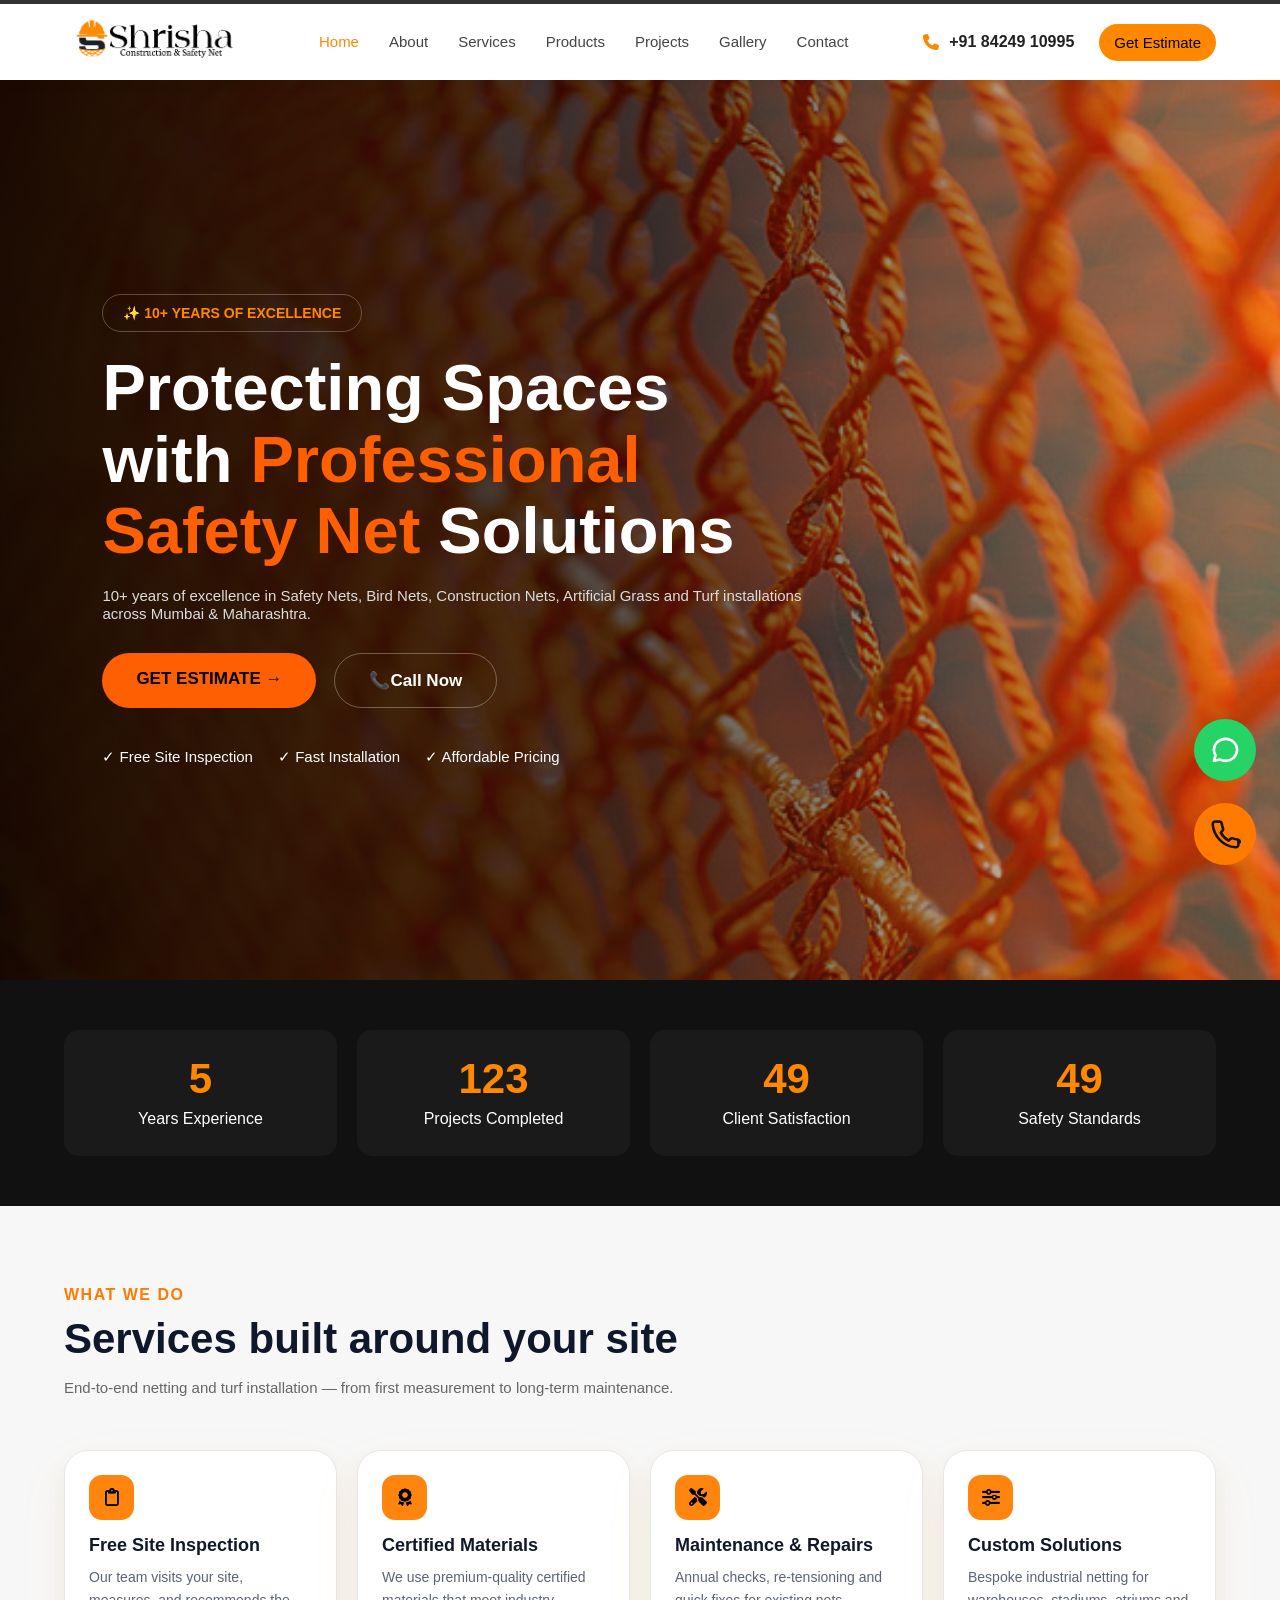
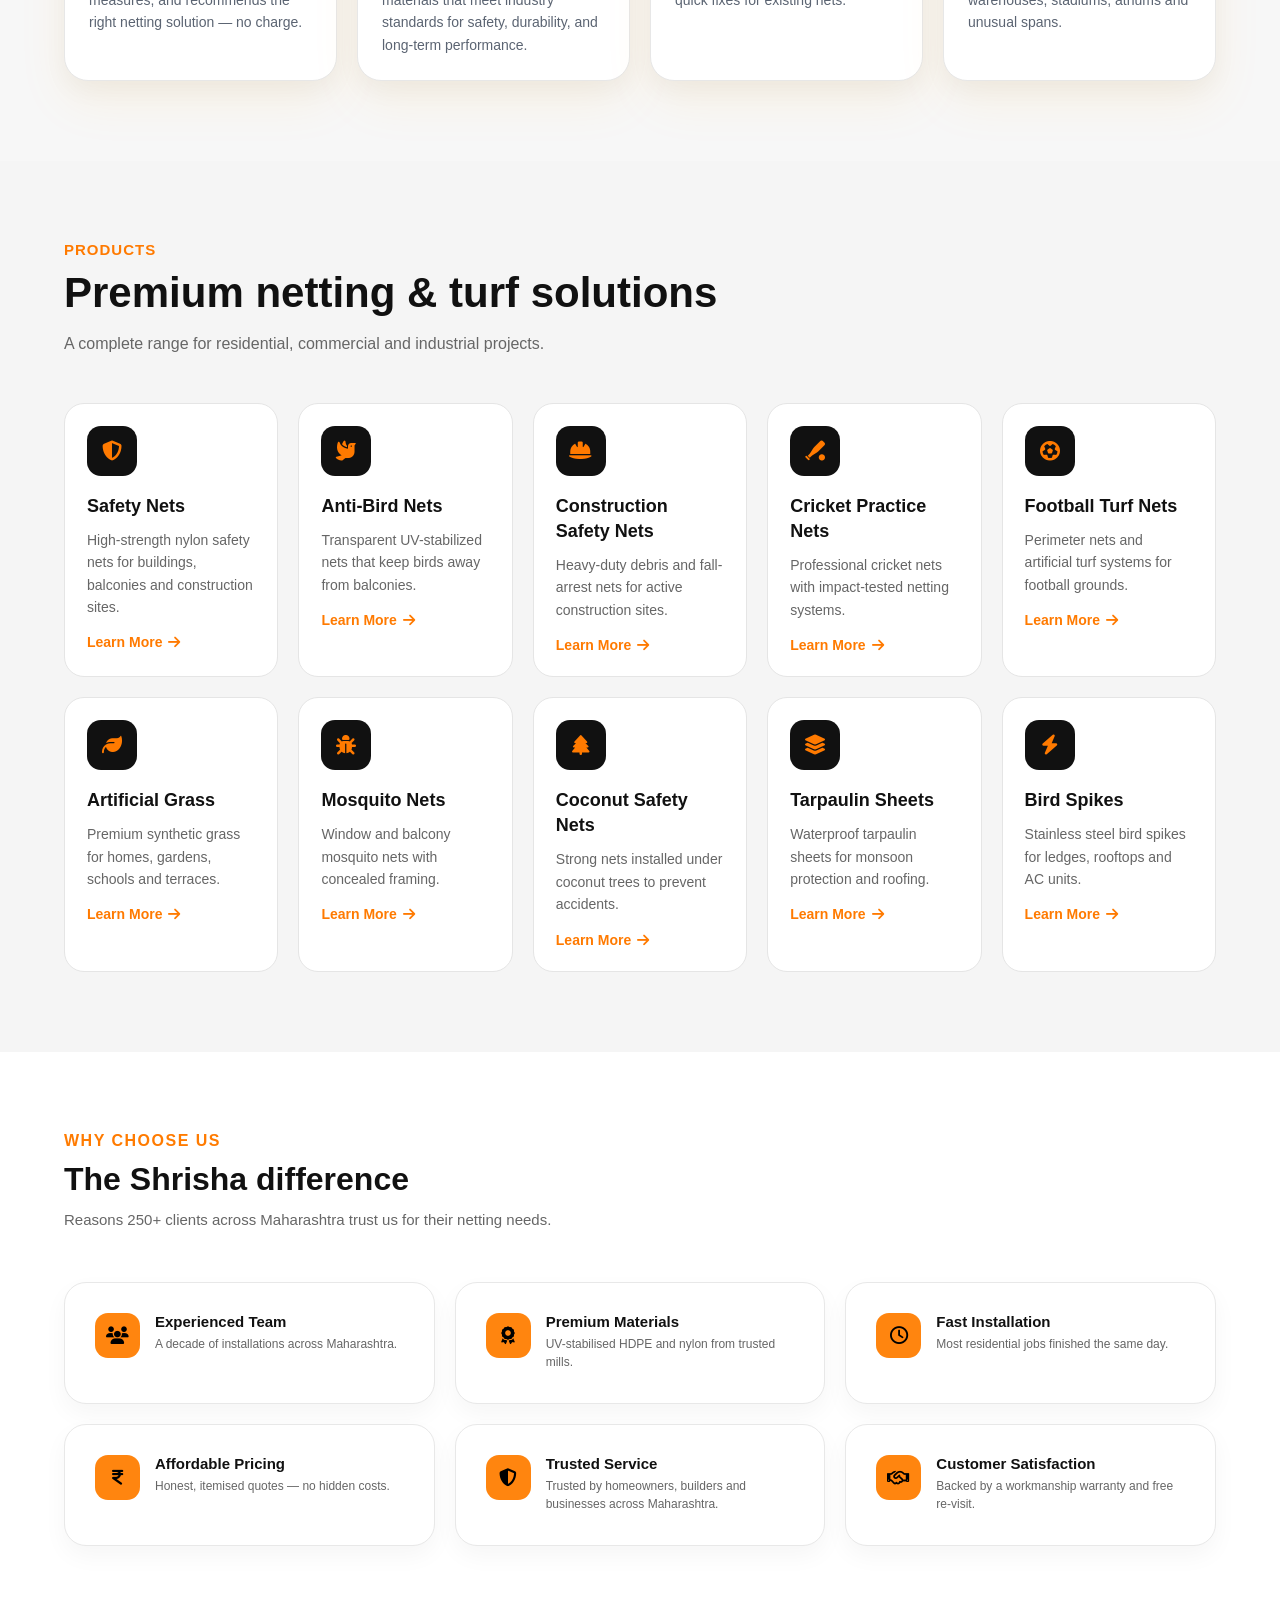
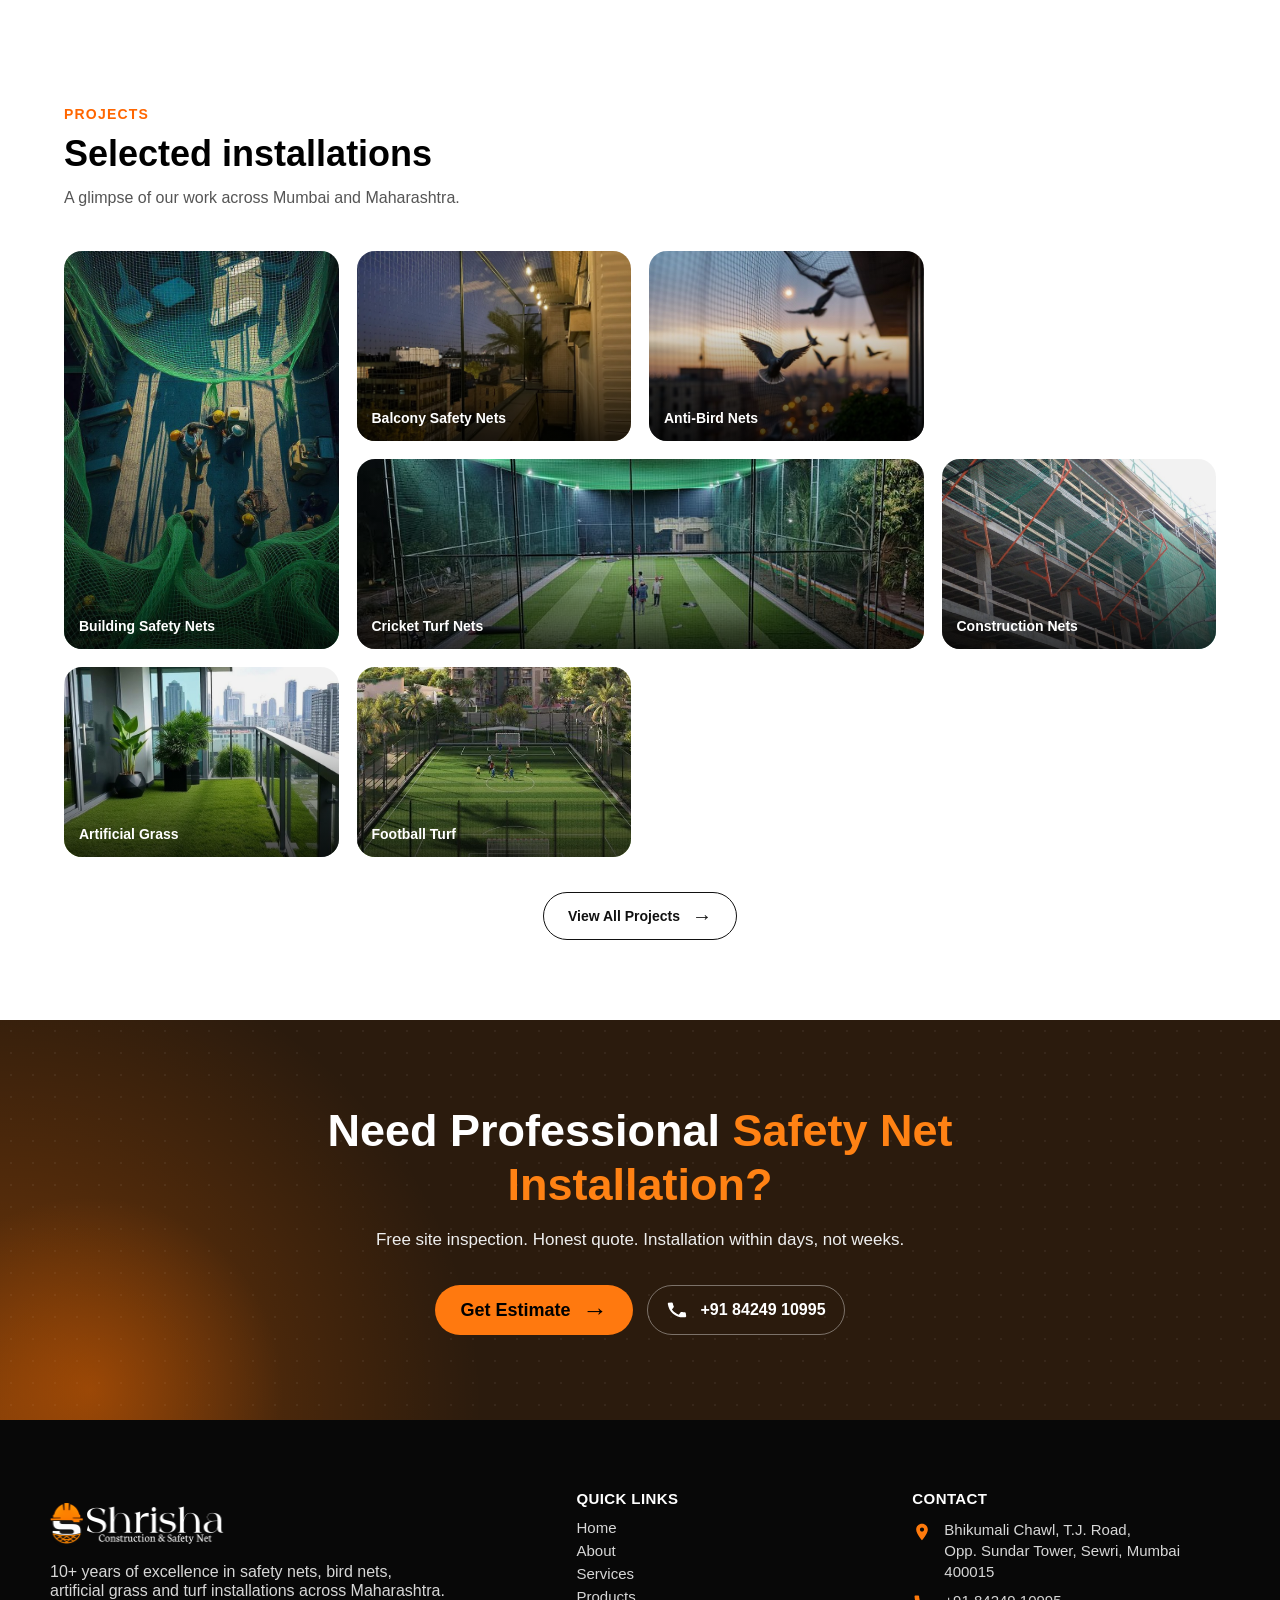
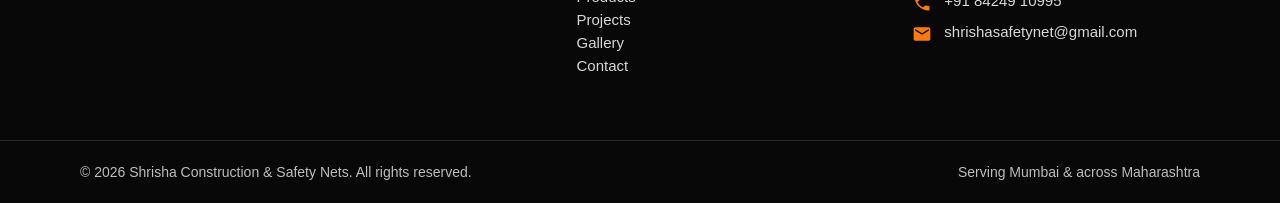
==== index.html @ c2686318 "First website upload" ====
<!DOCTYPE html>
<html lang="en">
<head>
<meta charset="UTF-8">
<meta name="viewport" content="width=device-width, initial-scale=1.0">
<title>Safety Nets Website</title>

<link rel="stylesheet" href="style.css">

<link rel="stylesheet"
href="https://cdnjs.cloudflare.com/ajax/libs/font-awesome/6.5.1/css/all.min.css">
</head>

<body>

    

<header class="header">

    <!-- Logo -->
    <div class="logo">
        <a href="index.html" class="header-logo"><img src="logo web.png" alt="Logo" ></a>
    </div>

    <!-- Navigation -->
    <nav class="navbar" id="navbar">
        <ul>
            <li><a href="index.html">Home</a></li>
            <li><a href="about.html">About</a></li>
            <li><a href="service.html">Services</a></li>
            <li><a href="product.html">Products</a></li>
            <li><a href="project.html">Projects</a></li>
            <li><a href="gallery.html">Gallery</a></li>
            <li><a href="contact.html">Contact</a></li>
        </ul>
    </nav>

    <!-- Right Side -->
    <div class="right-side">

        <div class="phone">
            <i class="fa-solid fa-phone"></i>
            <span>+91 84249 10995</span>
        </div>

        <a href="estimate.html" class="quote-btn">
            Get Estimate 
        </a>

        <div class="menu-btn" id="menu-btn">
            <i class="fa-solid fa-bars"></i>
        </div>

    </div>

    
</header>




<section class="hero" id="home">

    <div class="overlay"></div>

    <div class="hero-content">

        <div class="hero-tag">
            ✨ 10+ YEARS OF EXCELLENCE
        </div>

        <h1>
            Protecting Spaces 
            with <span>Professional</span>
            <span>Safety Net</span> Solutions
        </h1>

        <p>
            10+ years of excellence in Safety Nets, Bird Nets,
            Construction Nets, Artificial Grass and Turf installations
            across Mumbai & Maharashtra.
        </p>

        <div class="hero-buttons">

            <a href="contact.html" class="btn-primary">
                GET ESTIMATE →
            </a>

            
            <a href="tel:+918424910995" class="btn-secondary">
                📞Call Now
            </a>

        </div>

        <div class="hero-features">

            <div class="feature">
                ✓ Free Site Inspection
            </div>

            <div class="feature">
                ✓ Fast Installation
            </div>

            <div class="feature">
                ✓ Affordable Pricing
            </div>

        </div>

    </div>

</section>


<section class="counter-section">

    <div class="counter-box">
        <h2 class="counter" data-target="10">0</h2>
        <p>Years Experience</p>
    </div>

    <div class="counter-box">
        <h2 class="counter" data-target="250">0</h2>
        <p>Projects Completed</p>
    </div>

    <div class="counter-box">
        <h2 class="counter" data-target="100">0</h2>
        <p>Client Satisfaction</p>
    </div>

    <div class="counter-box">
        <h2 class="counter" data-target="100">0</h2>
        <p>Safety Standards</p>
    </div>

</section>





<link rel="stylesheet"
href="https://cdnjs.cloudflare.com/ajax/libs/font-awesome/6.5.2/css/all.min.css">
<section  class="services">
    
    <div class="container">

        <span class="section-tag">WHAT WE DO</span>

        <h2>Services built around your site</h2>

        <p class="section-desc">
            End-to-end netting and turf installation — from first measurement
            to long-term maintenance.
        </p>

        <div class="services-grid">

            <div class="service-card">
                <div class="icon-box">
                    <i class="fa-regular fa-clipboard"></i>
                </div>

                <h3>Free Site Inspection</h3>

                <p>
                    Our team visits your site, measures, and recommends the
                    right netting solution — no charge.
                </p>
            </div>

            <div class="service-card">
                <div class="icon-box">
                    <i class="fa-solid fa-award"></i>
                </div>

                <h3>Certified Materials</h3>

                <p>
                   We use premium-quality certified materials that meet industry
        standards for safety, durability, and long-term performance.
                </p>
            </div>

            <div class="service-card">
                <div class="icon-box">
                    <i class="fa-solid fa-screwdriver-wrench"></i>
                </div>

                <h3>Maintenance & Repairs</h3>

                <p>
                    Annual checks, re-tensioning and quick fixes for existing
                    nets.
                </p>
            </div>

            <div class="service-card">
                <div class="icon-box">
                    <i class="fa-solid fa-sliders"></i>
                </div>

                <h3>Custom Solutions</h3>

                <p>
                    Bespoke industrial netting for warehouses, stadiums,
                    atriums and unusual spans.
                </p>
            </div>

        </div>

    </div>
    
</section>



<!-- product section -->
<link rel="stylesheet" href="https://cdnjs.cloudflare.com/ajax/libs/font-awesome/6.5.2/css/all.min.css">

<section class="products-section">

    <div class="products-container">

        <span class="products-tag">PRODUCTS</span>

        <h2 class="products-heading">
            Premium netting & turf solutions
        </h2>

        <p class="products-subheading">
            A complete range for residential, commercial and industrial projects.
        </p>

        <div class="products-grid">

            <div class="products-card ">
                <div class="products-icon">
                    <i class="fa-solid fa-shield-halved"></i>
                </div>
                <h3>Safety Nets</h3>
                <p>High-strength nylon safety nets for buildings, balconies and construction sites.</p>
                <a href="product.html" class="products-link">
                    Learn More <i class="fa-solid fa-arrow-right"></i>
                </a>
            </div>

            <div class="products-card">
                <div class="products-icon">
                    <i class="fa-solid fa-dove"></i>
                </div>
                <h3>Anti-Bird Nets</h3>
                <p>Transparent UV-stabilized nets that keep birds away from balconies.</p>
                <a href="product.html" class="products-link">
                    Learn More <i class="fa-solid fa-arrow-right"></i>
                </a>
            </div>

            <div class="products-card">
                <div class="products-icon">
                    <i class="fa-solid fa-helmet-safety"></i>
                </div>
                <h3>Construction Safety Nets</h3>
                <p>Heavy-duty debris and fall-arrest nets for active construction sites.</p>
                <a href="product.html" class="products-link">
                    Learn More <i class="fa-solid fa-arrow-right"></i>
                </a>
            </div>

            <div class="products-card">
                <div class="products-icon">
                    <i class="fa-solid fa-baseball-bat-ball"></i>
                </div>
                <h3>Cricket Practice Nets</h3>
                <p>Professional cricket nets with impact-tested netting systems.</p>
                <a href="product.html" class="products-link">
                    Learn More <i class="fa-solid fa-arrow-right"></i>
                </a>
            </div>

            <div class="products-card">
                <div class="products-icon">
                    <i class="fa-solid fa-futbol"></i>
                </div>
                <h3>Football Turf Nets</h3>
                <p>Perimeter nets and artificial turf systems for football grounds.</p>
                <a href="product.html" class="products-link">
                    Learn More <i class="fa-solid fa-arrow-right"></i>
                </a>
            </div>

            <div class="products-card">
                <div class="products-icon">
                    <i class="fa-solid fa-leaf"></i>
                </div>
                <h3>Artificial Grass</h3>
                <p>Premium synthetic grass for homes, gardens, schools and terraces.</p>
                <a href="product.html" class="products-link">
                    Learn More <i class="fa-solid fa-arrow-right"></i>
                </a>
            </div>

            <div class="products-card">
                <div class="products-icon">
                    <i class="fa-solid fa-bug"></i>
                </div>
                <h3>Mosquito Nets</h3>
                <p>Window and balcony mosquito nets with concealed framing.</p>
                <a href="product.html" class="products-link">
                    Learn More <i class="fa-solid fa-arrow-right"></i>
                </a>
            </div>

            <div class="products-card">
                <div class="products-icon">
                    <i class="fa-solid fa-tree"></i>
                </div>
                <h3>Coconut Safety Nets</h3>
                <p>Strong nets installed under coconut trees to prevent accidents.</p>
                <a href="product.html" class="products-link">
                    Learn More <i class="fa-solid fa-arrow-right"></i>
                </a>
            </div>

            <div class="products-card">
                <div class="products-icon">
                    <i class="fa-solid fa-layer-group"></i>
                </div>
                <h3>Tarpaulin Sheets</h3>
                <p>Waterproof tarpaulin sheets for monsoon protection and roofing.</p>
                <a href="product.html" class="products-link">
                    Learn More <i class="fa-solid fa-arrow-right"></i>
                </a>
            </div>

            <div  class="products-card">
                <div class="products-icon">
                    <i class="fa-solid fa-bolt"></i>
                </div>
                <h3>Bird Spikes</h3>
                <p>Stainless steel bird spikes for ledges, rooftops and AC units.</p>
                <a href="product.html" class="products-link">
                    Learn More <i class="fa-solid fa-arrow-right"></i>
                </a>
            </div>

        </div>

    </div>

</section>





<link rel="stylesheet"
href="https://cdnjs.cloudflare.com/ajax/libs/font-awesome/6.7.2/css/all.min.css">
<section class="why-choose">
    <div class="container">

        <span class="section-tag">WHY CHOOSE US</span>

        <h2 class="section-title">The Shrisha difference</h2>

        <p class="section-desc">
            Reasons 250+ clients across Maharashtra trust us for their
            netting needs.
        </p>

        <div class="features-grid">

            <div class="feature-card">
                <div class="icon-box">
                    <i class="fa-solid fa-users"></i>
                </div>

                <div class="content">
                    <h3>Experienced Team</h3>
                    <p>A decade of installations across Maharashtra.</p>
                </div>
            </div>

            <div class="feature-card">
                <div class="icon-box">
                    <i class="fa-solid fa-award"></i>
                </div>

                <div class="content">
                    <h3>Premium Materials</h3>
                    <p>UV-stabilised HDPE and nylon from trusted mills.</p>
                </div>
            </div>

            <div class="feature-card">
                <div class="icon-box">
                    <i class="fa-regular fa-clock"></i>
                </div>

                <div class="content">
                    <h3>Fast Installation</h3>
                    <p>Most residential jobs finished the same day.</p>
                </div>
            </div>

            <div class="feature-card">
                <div class="icon-box">
                    <i class="fa-solid fa-indian-rupee-sign"></i>
                </div>

                <div class="content">
                    <h3>Affordable Pricing</h3>
                    <p>Honest, itemised quotes — no hidden costs.</p>
                </div>
            </div>

            <div class="feature-card">
                <div class="icon-box">
                    <i class="fa-solid fa-shield-halved"></i>
                </div>

                <div class="content">
                    <h3>Trusted Service</h3>
                    <p>Trusted by homeowners, builders and businesses across Maharashtra.</p>
                </div>
            </div>

            <div class="feature-card">
                <div class="icon-box">
                    <i class="fa-regular fa-handshake"></i>
                </div>

                <div class="content">
                    <h3>Customer Satisfaction</h3>
                    <p>Backed by a workmanship warranty and free re-visit.</p>
                </div>
            </div>

        </div>

    </div>
</section>





<!-- projects section -->

<section class="projects-section">
  <div class="projects-container">

    <p class="small-title">PROJECTS</p>
    <h2>Selected installations</h2>
    <p class="subtitle">A glimpse of our work across Mumbai and Maharashtra.</p>

    <div class="projects-grid">

      <div class="project-card big">
        <img src="building net.jpg" alt="Building Safety Nets">
        <div class="project-name">Building Safety Nets</div>
      </div>

      <div class="project-card">
        <img src="balcony net.jpg" alt="Balcony Safety Nets">
        <div class="project-name">Balcony Safety Nets</div>
      </div>

      <div class="project-card">
        <img src="bird net.jpg" alt="Anti-Bird Nets">
        <div class="project-name">Anti-Bird Nets</div>
      </div>

      <div class="project-card wide">
        <img src="cricket net.jpg" alt="Cricket Turf Nets">
        <div class="project-name">Cricket Turf Nets</div>
      </div>

      <div class="project-card">
        <img src="construct net.jpg" alt="Construction Nets">
        <div class="project-name">Construction Nets</div>
      </div>

      <div class="project-card">
        <img src="grass.jpg" alt="Artificial Grass">
        <div class="project-name">Artificial Grass</div>
      </div>

      <div class="project-card">
        <img src="footbal turf.jpg" alt="Construction Nets">
        <div class="project-name">Football Turf</div>
      </div>

    </div>

    <div class="view-btn-box">
      <button class="view-btn" id="viewProjectsBtn">
        View All Projects
        <span>→</span>
      </button>
    </div>

  </div>
</section>


<!-- consult -->
<section class="consult-section">
  <div class="consult-container">

    <h2>
      Need Professional <span>Safety Net</span><br>
      <span>Installation?</span>
    </h2>

    <p>
      Free site inspection. Honest quote. Installation within days, not weeks.
    </p>

    <div class="consult-buttons">

      <a href="estimate.html" class="book-btn">
        Get Estimate
        <span class="arrow">→</span>
      </a>

      <a href="tel:+918424910995" class="call-btn" id="callBtn">
        <span class="call-icon">
          <svg viewBox="0 0 24 24" aria-hidden="true">
            <path d="M6.62 10.79C8.06 13.62 10.38 15.94 13.21 17.38L15.41 15.18C15.68 14.91 16.08 14.82 16.43 14.94C17.55 15.31 18.75 15.5 20 15.5C20.55 15.5 21 15.95 21 16.5V20C21 20.55 20.55 21 20 21C10.61 21 3 13.39 3 4C3 3.45 3.45 3 4 3H7.5C8.05 3 8.5 3.45 8.5 4C8.5 5.25 8.69 6.45 9.06 7.57C9.17 7.92 9.09 8.31 8.81 8.59L6.62 10.79Z"/>
          </svg>
        </span>
        +91 84249 10995
      </a>

    </div>

  </div>
</section>




<!-- Floating WhatsApp & Call Buttons -->
<div class="ss-floating-buttons">

  <!-- WhatsApp Button -->
  <div class="ss-float-wrap">
    <a
      href="https://wa.me/918424910995?text=Hello%20Shrisha%20Construction%20%26%20Safety%20Net%2C%0AI%20want%20to%20make%20an%20inquiry%20for%20your%20services%20or%20other%20requirements.%20Please%20share%20more%20details."
      target="_blank"
      rel="noopener"
      class="ss-floating-btn ss-whatsapp-btn"
      aria-label="WhatsApp Message"
    >
      <svg class="ss-floating-icon" viewBox="0 0 24 24">
        <path d="M21 11.5C21 16.2 17 20 12 20c-1.5 0-2.9-.3-4.1-1L3 20l1.3-4.3C3.5 14.5 3 13 3 11.5 3 6.8 7 3 12 3s9 3.8 9 8.5z"></path>
      </svg>
    </a>
  </div>

  <!-- Call Button -->
  <div class="ss-float-wrap">
    <a
      href="tel:+918424910995"
      class="ss-floating-btn ss-call-btn"
      aria-label="Call Now"
    >
      <svg class="ss-floating-icon ss-call-icon" viewBox="0 0 24 24">
        <path d="M22 16.9v3a2 2 0 0 1-2.2 2C10.4 21.2 2.8 13.6 2.1 4.2A2 2 0 0 1 4.1 2h3a2 2 0 0 1 2 1.7c.2 1.2.5 2.4.9 3.5a2 2 0 0 1-.5 2.1L8.3 10.5c1.4 2.6 3.6 4.8 6.2 6.2l1.2-1.2a2 2 0 0 1 2.1-.5c1.1.4 2.3.7 3.5.9a2 2 0 0 1 1.7 2z"></path>
      </svg>
    </a>
  </div>

</div>


<!-- Footer -->
<!-- Footer Start -->
<footer class="footer-section">
  <div class="footer-container">

    <!-- Logo + Description -->
    <div class="footer-box footer-brand">
      <a href="index.html" class="footer-logo">
        <img src="logo4.png" alt="Your Logo" width="200px">
      </a>

      <p>
        10+ years of excellence in safety nets, bird nets, artificial grass and turf
        installations across Maharashtra.
      </p>
    </div>

    <!-- Quick Links -->
    <div class="footer-box">
      <h3>Quick Links</h3>

      <ul>
        <li><a href="index.html">Home</a></li>
        <li><a href="about.html">About</a></li>
        <li><a href="service.html">Services</a></li>
        <li><a href="product.html">Products</a></li>
        <li><a href="project.html">Projects</a></li>
        <li><a href="gallery.html">Gallery</a></li>
        <li><a href="contact.html">Contact</a></li>
      </ul>
    </div>

    <!-- Contact -->
    <div class="footer-box footer-contact">
      <h3>Contact</h3>

      <div class="contact-item">
        <span class="contact-icon">
          <svg viewBox="0 0 24 24">
            <path d="M12 2C8.14 2 5 5.14 5 9C5 14.25 12 22 12 22C12 22 19 14.25 19 9C19 5.14 15.86 2 12 2ZM12 11.5C10.62 11.5 9.5 10.38 9.5 9C9.5 7.62 10.62 6.5 12 6.5C13.38 6.5 14.5 7.62 14.5 9C14.5 10.38 13.38 11.5 12 11.5Z"/>
          </svg>
        </span>

        <p>
          Bhikumali Chawl, T.J. Road,<br>
          Opp. Sundar Tower, Sewri, Mumbai<br>
          400015
        </p>
      </div>

      <div class="contact-item">
        <span class="contact-icon">
          <svg viewBox="0 0 24 24">
            <path d="M6.62 10.79C8.06 13.62 10.38 15.94 13.21 17.38L15.41 15.18C15.68 14.91 16.08 14.82 16.43 14.94C17.55 15.31 18.75 15.5 20 15.5C20.55 15.5 21 15.95 21 16.5V20C21 20.55 20.55 21 20 21C10.61 21 3 13.39 3 4C3 3.45 3.45 3 4 3H7.5C8.05 3 8.5 3.45 8.5 4C8.5 5.25 8.69 6.45 9.06 7.57C9.17 7.92 9.09 8.31 8.81 8.59L6.62 10.79Z"/>
          </svg>
        </span>

        <a href="tel:+918424910995" id="footerCallLink">
          +91 84249 10995
        </a>
      </div>

      <div class="contact-item">
        <span class="contact-icon">
          <svg viewBox="0 0 24 24">
            <path d="M20 4H4C2.9 4 2 4.9 2 6V18C2 19.1 2.9 20 4 20H20C21.1 20 22 19.1 22 18V6C22 4.9 21.1 4 20 4ZM20 8L12 13L4 8V6L12 11L20 6V8Z"/>
          </svg>
        </span>

        <a href="mailto:shrishasafetynet@gmail.com">
          shrishasafetynet@gmail.com
        </a>
      </div>
    </div>

  </div>

  <div class="footer-bottom">
    <p>© 2026 Shrisha Construction & Safety Nets. All rights reserved.</p>
    <p>Serving Mumbai & across Maharashtra</p>
  </div>
</footer>
<!-- Footer End -->

<script src="script.js"></script>

</body>
</html>
---- style.css ----
@import url('https://fonts.googleapis.com/css2?family=Lora:ital,wght@0,400..700;1,400..700&family=Poppins:ital,wght@0,100;0,200;0,300;0,400;0,500;0,600;0,700;0,800;0,900;1,100;1,200;1,300;1,400;1,500;1,600;1,700;1,800;1,900&family=Roboto+Serif:ital,opsz,wght@0,8..144,100..900;1,8..144,100..900&display=swap" rel="stylesheet');
/* pre loader*/



*{
    margin:0;
    padding:0;
    box-sizing:border-box;
    font-family:'Segoe UI',sans-serif;
}

body{
    background:#fff;
}

.header{
    width:100%;
    height:80px;
    background:#fff;
    display:flex;
    align-items:center;
    justify-content:space-between;
    padding:0 5%;
    border-top:4px solid #333;
    box-shadow:0 2px 15px rgba(0,0,0,.05);
    position:sticky;
    top:0;
    z-index:1000;
}

/* Logo */

.logo img{
    height:60px;
}

/* Navigation */

.navbar ul{
    display:flex;
    list-style:none;
    gap:30px;
}

.navbar ul li a{
    text-decoration:none;
    color:#444;
    font-size:15px;
    font-weight:500;
    transition:.2s;
}

.navbar ul li a:hover,
.navbar ul li a.active{
    color:#ff8800;
}

/* Right Side */

.right-side{
    display:flex;
    align-items:center;
    gap:25px;
}

.phone{
    display:flex;
    align-items:center;
    gap:10px;
    font-size:16px;
    font-weight:600;
    color:#222;
}

.phone i{
    color:#ff8800;
}

/* Button */

.quote-btn{
    text-decoration:none;
    background:#ff8800;
    color:black;
    padding:10px 15px;
    border-radius:50px;
    font-size:15px;
    font-weight:500;
    transition:.2s;
}

.quote-btn:hover{
    background:#e77800;
}

/* Mobile Menu Button */

.menu-btn{
    display:none;
    font-size:20px;
    cursor:pointer;
}


/* Responsive */

@media(max-width:992px){

    .header{
        height:80px;
        padding:0 20px;
    }

    .logo img{
        height:50px;
    }

    .menu-btn{
        display:block;
        z-index:1001;
    }

    .navbar{
        position:absolute;
        top:70px;
        left:0;
        width:100%;
        background:#fff;

        max-height:0;
        overflow:hidden;

        transition:max-height 0.3s ease-in-out;
        box-shadow:0 5px 15px rgba(0,0,0,.1);
    }

    .navbar.active{
        max-height:500px;
    }

    .navbar ul{
        flex-direction:column;
        align-items:center;
        text-align:center;
        padding:20px 0;
        gap:20px;
    }

    .navbar ul li{
        opacity:0;
        transform:translateY(-20px);
        transition:all .4s ease;
    }

    .navbar.active ul li{
        opacity:1;
        transform:translateY(0);
    }

    .phone,
    .quote-btn{
        display:none;
    }
}


/* =========================
   HERO SECTION
========================= */

.hero {
    position: relative;
    width: 100%;
    min-height: 100vh;

    background: url("net.jpg") center center/cover no-repeat;

    display: flex;
    align-items: center;

    padding: 0 8%;
    overflow: hidden;
}

.overlay {
    position: absolute;
    inset: 0;

    background: linear-gradient(
        to right,
        rgba(0, 0, 0, 0.88),
        rgba(0, 0, 0, 0.65),
        rgba(255, 136, 0, 0.22)
    );
}

.hero-content {
    position: relative;
    z-index: 2;
    max-width: 700px;
    color: #fff;

    animation: slideUp 1s ease forwards;
}

.hero-tag {
    display: inline-block;

    padding: 10px 20px;

    border: 1.5px solid rgba(255, 255, 255, 0.25);
    border-radius: 100px;

    color: #ff8800;
    font-weight: 600;
    font-size: 14px;

    margin-bottom: 20px;
}

.hero-content h1 {
    font-size: clamp(40px, 6vw, 65px);
    line-height: 1.1;
    font-weight: 800;

    margin-bottom: 20px;
}

.hero-content h1 span {
    color: #ff5f03;
}

.hero-content p {
    font-size: clamp(10px, 2vw, 15px);
    line-height: 1.2;
    color: #dddddd;

    margin-bottom: 30px;

    max-width: 850px;
}

.hero-buttons {
    display: flex;
    gap: 18px;
    flex-wrap: wrap;
}

.btn-primary,
.btn-secondary {
    text-decoration: none;
    border-radius: 50px;

    padding: 16px 34px;

    font-size: 17px;
    font-weight: 600;

    transition: 0.3s ease;
}

.btn-primary {
    background: #ff5f03;
    color: #000;
}

.btn-primary:hover {
    background: #ff7b00;
    transform: translateY(-2px);
}

.btn-secondary {
    color: #fff;

    border: 1px solid rgba(255, 255, 255, 0.3);

    backdrop-filter: blur(15px);
}

.btn-secondary:hover {
    background: #fff4df;
    color: #000;
}

.hero-features {
    display: flex;
    flex-wrap: wrap;
    gap: 25px;

    margin-top: 40px;
}

.feature {
    color: #fff;
    font-size: 15px;
    font-weight: 500;
}

/* =========================
   ANIMATION
========================= */

@keyframes slideUp {
    from {
        opacity: 0;
        transform: translateY(60px);
    }

    to {
        opacity: 1;
        transform: translateY(0);
    }
}

/* =========================
   TABLET
========================= */

@media (max-width: 992px) {

    .hero {
        padding: 0 6%;
    }

    .hero-content h1 {
        font-size: 52px;
    }

    .hero-content p {
        font-size: 18px;
    }
}

/* =========================
   MOBILE
========================= */

@media (max-width: 768px) {

    .hero {
        min-height: 60vh;
        padding: 100px 24px 60px;
        align-items: center;
    }

    .hero-content {
        width: 100%;
    }

    .hero-tag {
        font-size: 12px;
        padding: 8px 15px;
        margin-bottom: 15px;
    }

    .hero-content h1 {
        font-size: 36px;
        line-height: 1.15;
        margin-bottom: 15px;
    }

    .hero-content p {
        font-size: 15px;
        line-height: 1.7;
        margin-bottom: 25px;
    }

    .hero-buttons {
        flex-direction: column;
        gap: 12px;
    }

    .btn-primary{
      width: 50%;
      text-align: center;
      padding: 14px 20px;
      font-size: 15px;
    }
    .btn-secondary {
        width: 40%;
        text-align: center;
        padding: 14px 20px;
        font-size: 15px;
    }

    .hero-features {
        gap: 12px;
        margin-top: 25px;
    }

    .feature {
        width: 100%;
        font-size: 13px;
    }
}

/* =========================
   SMALL MOBILE
========================= */

@media (max-width: 480px) {

    .hero-content h1 {
        font-size: 30px;
    }

    .hero-content p {
        font-size: 14px;
    }

    .hero-tag {
        font-size: 11px;
    }

    .btn-primary,
    .btn-secondary {
        font-size: 14px;
        padding: 13px 18px;
    }
}

/* =========================
   LARGE DESKTOP
========================= */

@media (min-width: 1400px) {

    .hero-content {
        max-width: 1000px;
    }

    .hero-content h1 {
        font-size: 72px;
    }

    .hero-content p {
        font-size: 24px;
    }
}



/* =========================
   COUNTER SECTION
========================= */

.counter-section {
    width: 100%;
    padding: 50px 5%;
    background: #111;

    display: grid;
    grid-template-columns: repeat(4, 1fr);
    gap: 20px;

    text-align: center;
}

.counter-box {
    background: #1a1a1a;
    padding: 28px 15px;
    border-radius: 15px;

    transition: all 0.3s ease;
}

.counter-box:hover {
    transform: translateY(-6px);
}

.counter {
    font-size: 42px;
    font-weight: 700;
    color: #ff8800;
    line-height: 1;
}

.counter-box p {
    color: #fff;
    font-size: 16px;
    margin-top: 10px;
}

/* =========================
   TABLET
========================= */

@media (max-width: 992px) {

    .counter-section {
        grid-template-columns: repeat(2, 1fr);
        gap: 18px;
        padding: 45px 5%;
    }

    .counter-box {
        padding: 25px 15px;
    }

    .counter {
        font-size: 38px;
    }

    .counter-box p {
        font-size: 15px;
    }
}

/* =========================
   MOBILE
========================= */

@media (max-width: 576px) {

    .counter-section {
        grid-template-columns: repeat(2, 1fr);
        gap: 12px;
        padding: 35px 20px;
    }

    .counter-box {
        padding: 20px 10px;
        border-radius: 12px;
    }

    .counter {
        font-size: 28px;
    }

    .counter-box p {
        font-size: 12px;
        margin-top: 6px;
        line-height: 1.4;
    }
}






/* =========================
   SERVICES SECTION
========================= */

.services{
    padding:80px 5%;
    background:#f7f7f7;
}

.container{
    max-width:1400px;
    margin:0 auto;
}

.section-tag{
    display:block;
    color:#f57c00;
    font-size:14px;
    font-weight:600;
    letter-spacing:1px;
    margin-bottom:10px;
}

.services h2{
    font-size:42px;
    font-weight:800;
    color:#0f172a;
    line-height:1.2;
    margin-bottom:12px;
}

.section-desc{
    max-width:750px;
    font-size:16px;
    color:#555;
    line-height:1.7;
}

/* =========================
   GRID
========================= */

.services-grid{
    display:grid;
    grid-template-columns:repeat(4,1fr);
    gap:20px;
    margin-top:40px;
}

/* =========================
   CARD
========================= */

.service-card{
    background:#fff;
    border:1px solid #e7e7e7;
    border-radius:24px;
    padding:24px;

    transition:.35s ease;

    box-shadow:
    0 10px 25px rgba(0,0,0,.04),
    0 20px 50px rgba(255,165,0,.08);
}

.service-card:hover{
    transform:translateY(-6px);

    box-shadow:
    0 15px 30px rgba(0,0,0,.08),
    0 25px 60px rgba(255,165,0,.15);
}

/* =========================
   ICON
========================= */

.icon-box{
    width:50px;
    height:50px;

    border-radius:14px;

    background:#fff5ea;

    display:flex;
    align-items:center;
    justify-content:center;

    margin-bottom:15px;
}

.icon-box i{
    color:#f57c00;
    font-size:20px;
}

.service-card h3{
    font-size:18px;
    color:#111827;
    margin-bottom:10px;
}

.service-card p{
    font-size:14px;
    line-height:1.6;
    color:#5b6472;
}

/* =========================
   LAPTOP
========================= */

@media (max-width:1200px){

    .services-grid{
        grid-template-columns:repeat(3,1fr);
    }

    .services h2{
        font-size:36px;
    }
}

/* =========================
   TABLET
========================= */

@media (max-width:992px){

    .services{
        padding:70px 5%;
    }

    .services-grid{
        grid-template-columns:repeat(2,1fr);
    }

    .services h2{
        font-size:32px;
    }

    .section-desc{
        font-size:15px;
    }
}

/* =========================
   MOBILE
========================= */

@media (max-width:768px){

    .services{
        padding:60px 20px;
    }

    .services-grid{
        grid-template-columns:repeat(2,1fr);
        gap:14px;
        margin-top:30px;
    }

    .services h2{
        font-size:28px;
        line-height:1.2;
    }

    .section-desc{
        font-size:14px;
        line-height:1.6;
    }

    .service-card{
        padding:16px;
        border-radius:18px;
    }

    .icon-box{
        width:42px;
        height:42px;
        margin-bottom:12px;
    }

    .icon-box i{
        font-size:16px;
    }

    .service-card h3{
        font-size:14px;
        margin-bottom:6px;
    }

    .service-card p{
        font-size:12px;
        line-height:1.5;
    }
}

/* =========================
   SMALL MOBILE
========================= */

@media (max-width:480px){

    .services-grid{
        grid-template-columns:1fr;
    }

    .services h2{
        font-size:24px;
    }
}


/* =========================
   product SECTION
========================= */

.products-section{
    width:100%;
    padding:80px 5%;
    background:#f5f5f5;
}

.products-container{
    max-width:1400px;
    margin:0 auto;
}

.products-tag{
    display:block;
    color:#ff7a00;
    font-size:15px;
    font-weight:600;
    letter-spacing:1px;
    margin-bottom:10px;
}

.products-heading{
    font-size:42px;
    font-weight:700;
    color:#111;
    line-height:1.2;
    margin-bottom:12px;
}

.products-subheading{
    max-width:700px;
    color:#666;
    font-size:16px;
    line-height:1.7;
}

/* =========================
   GRID
========================= */

.products-grid{
    margin-top:45px;

    display:grid;
    grid-template-columns:repeat(5,1fr);
    gap:20px;
}

/* =========================
   CARD
========================= */

.products-card{
    background:#fff;
    border:1px solid #e5e5e5;
    border-radius:20px;

    padding:22px;

    transition:all .35s ease;
}

.products-card:hover{
    transform:translateY(-6px);
    border-color:#ff7a00;
    box-shadow:0 15px 35px rgba(255,122,0,.15);
}

.active-card{
    border-color:#ff7a00;
    box-shadow:0 15px 35px rgba(255,122,0,.15);
}

/* =========================
   ICON
========================= */

.products-icon{
    width:50px;
    height:50px;

    background:#111;

    border-radius:14px;

    display:flex;
    align-items:center;
    justify-content:center;

    margin-bottom:18px;

    transition:.35s ease;
}

.products-icon i{
    color:#ff7a00;
    font-size:20px;
    transition:.35s ease;
}

.products-card:hover .products-icon{
    background:#ff7a00;
}

.products-card:hover .products-icon i{
    color:#111;
}

/* =========================
   TEXT
========================= */

.products-card h3{
    font-size:18px;
    color:#111;
    margin-bottom:10px;
    line-height:1.4;
}

.products-card p{
    color:#666;
    font-size:14px;
    line-height:1.6;
    margin-bottom:15px;
}

.products-link{
    text-decoration:none;
    color:#ff7a00;
    font-size:14px;
    font-weight:600;

    display:inline-flex;
    align-items:center;
    gap:6px;
}

.products-link i{
    transition:.3s ease;
}

.products-card:hover .products-link i{
    transform:translateX(5px);
}

/* =========================
   LAPTOP
========================= */

@media (max-width:1200px){

    .products-grid{
        grid-template-columns:repeat(4,1fr);
    }

    .products-heading{
        font-size:38px;
    }
}

/* =========================
   TABLET
========================= */

@media (max-width:992px){

    .products-section{
        padding:70px 5%;
    }

    .products-grid{
        grid-template-columns:repeat(3,1fr);
    }

    .products-heading{
        font-size:34px;
    }
}

/* =========================
   MOBILE
========================= */

@media (max-width:768px){

    .products-section{
        padding:60px 20px;
    }

    .products-grid{
        grid-template-columns:repeat(2,1fr);
        gap:14px;
        margin-top:30px;
    }

    .products-tag{
        font-size:13px;
        margin-bottom:8px;
    }

    .products-heading{
        font-size:28px;
        line-height:1.2;
        margin-bottom:10px;
    }

    .products-subheading{
        font-size:14px;
        line-height:1.6;
    }

    .products-card{
        padding:16px;
        border-radius:16px;
    }

    .products-icon{
        width:42px;
        height:42px;
        margin-bottom:12px;
    }

    .products-icon i{
        font-size:16px;
    }

    .products-card h3{
        font-size:15px;
    }

    .products-card p{
        font-size:12px;
        line-height:1.5;
    }

    .products-link{
        font-size:12px;
    }
}

/* =========================
   SMALL MOBILE
========================= */

@media (max-width:480px){

    .products-grid{
        grid-template-columns:1fr;
    }

    .products-heading{
        font-size:24px;
    }
}



/* choose Section */
@import url('https://fonts.googleapis.com/css2?family=Poppins:wght@300;400;500;600;700;800&display=swap');



/* choose Section */

.why-choose{
    padding:80px 5%;
}

.container{
    max-width:1400px;
    margin:auto;
}

.section-tag{
    color:#ff7b00;
    font-size:16px;
    font-weight:600;
    letter-spacing:1.5px;
}

.section-title{
    font-size:32px;
    font-weight:800;
    margin-top:10px;
    color:#111;
    line-height:1.2;
}

.section-desc{
    font-size:15px;
    color:#666;
    margin-top:10px;
    margin-bottom:50px;
    max-width:800px;
    line-height:1.6;
}

.features-grid{
    display:grid;
    grid-template-columns:repeat(3,1fr);
    gap:20px;
}

.feature-card{
    background:#fff;
    border:1px solid #e8e8e8;
    border-radius:22px;
    padding:30px;

    display:flex;
    align-items:flex-start;
    gap:15px;

    transition:.4s ease;

    box-shadow:
    0 10px 25px rgba(0,0,0,0.04);
}

.feature-card:hover{
    transform:translateY(-8px);

    border-color:#ff7b00;

    box-shadow:
    0 20px 40px rgba(0,0,0,0.08),
    0 0 20px rgba(255,123,0,.12);
}

.icon-box{
    width:45px;
    height:45px;
    min-width:45px;

    background:#ff850f;

    display:flex;
    align-items:center;
    justify-content:center;

    border-radius:13px;
}

.icon-box i{
    color:#000;
    font-size:18px;
}

.content h3{
    font-size:15px;
    font-weight:600;
    margin-bottom:5px;
    color:#111;
}

.content p{
    color:#666;
    font-size:12px;
    font-weight:500;
    line-height:1.5;
}

/* Laptop */

@media(max-width:1200px){

    .features-grid{
        grid-template-columns:repeat(2,1fr);
    }

    .section-title{
        font-size:30px;
    }
}

/* Tablet */

@media(max-width:992px){

    .why-choose{
        padding:70px 5%;
    }

    .features-grid{
        grid-template-columns:repeat(2,1fr);
        gap:18px;
    }
}

/* Mobile */

@media(max-width:768px){

    .why-choose{
        padding:60px 20px;
    }

    .features-grid{
        grid-template-columns:1fr;
        gap:15px;
    }

    .section-tag{
        font-size:13px;
    }

    .section-title{
        font-size:26px;
        line-height:1.2;
    }

    .section-desc{
        font-size:14px;
        line-height:1.6;
        margin-bottom:30px;
    }

    .feature-card{
        padding:20px;
    }

    .content h3{
        font-size:15px;
    }

    .content p{
        font-size:13px;
    }
}


/* =========================
   PROJECTS SECTION
========================= */

.projects-section{
    width:100%;
    padding:80px 5%;
    background:#ffffff;
}

.projects-container{
    max-width:1400px;
    margin:0 auto;
}

.small-title{
    color:#ff6600;
    font-size:14px;
    font-weight:700;
    letter-spacing:1.2px;
    margin-bottom:10px;
}

.projects-container h2{
    font-size:36px;
    line-height:1.2;
    font-weight:800;
    color:#000;
    margin-bottom:10px;
}

.subtitle{
    font-size:16px;
    color:#555;
    line-height:1.6;
    margin-bottom:40px;
    max-width:700px;
}

/* =========================
   PROJECT GRID
========================= */

.projects-grid{
    display:grid;
    grid-template-columns:repeat(4,1fr);
    grid-auto-rows:190px;
    gap:18px;
}

.project-card{
    position:relative;
    overflow:hidden;
    border-radius:18px;
    cursor:pointer;
    background:#ddd;

    opacity:0;
    transform:translateY(25px);
    animation:fadeUp .7s ease forwards;
}

.project-card.big{
    grid-row:span 2;
}

.project-card.wide{
    grid-column:span 2;
}

.project-card img{
    width:100%;
    height:100%;
    object-fit:cover;
    transition:transform .7s ease;
}

.project-card:hover img{
    transform:scale(1.08);
}

/* Overlay */

.project-card::after{
    content:"";
    position:absolute;
    inset:0;

    background:linear-gradient(
        to bottom,
        rgba(0,0,0,.05) 35%,
        rgba(0,0,0,.75) 100%
    );
}

.project-name{
    position:absolute;
    left:15px;
    bottom:15px;
    z-index:2;

    color:#fff;
    font-size:14px;
    font-weight:700;
}

/* =========================
   BUTTON
========================= */

.view-btn-box{
    display:flex;
    justify-content:center;
    margin-top:35px;
}

.view-btn{
    display:inline-flex;
    align-items:center;
    gap:12px;

    padding:13px 24px;

    border:1.5px solid #111;
    border-radius:50px;

    background:#fff;
    color:#111;

    font-size:14px;
    font-weight:700;

    cursor:pointer;

    transition:.3s ease;
}

.view-btn span{
    font-size:20px;
    line-height:1;
    display:inline-block;
}

.view-btn:hover{
    background:#111;
    color:#fff;
    transform:translateY(-2px);
}

.view-btn:hover span{
    animation:arrowMove .7s infinite alternate ease-in-out;
}

/* =========================
   ANIMATIONS
========================= */

@keyframes arrowMove{
    from{
        transform:translateX(0);
    }

    to{
        transform:translateX(8px);
    }
}

@keyframes fadeUp{
    to{
        opacity:1;
        transform:translateY(0);
    }
}

.project-card:nth-child(1){
    animation-delay:.1s;
}

.project-card:nth-child(2){
    animation-delay:.2s;
}

.project-card:nth-child(3){
    animation-delay:.3s;
}

.project-card:nth-child(4){
    animation-delay:.4s;
}

.project-card:nth-child(5){
    animation-delay:.5s;
}

.project-card:nth-child(6){
    animation-delay:.6s;
}

.project-card:nth-child(7){
    animation-delay:.7s;
}

/* =========================
   LAPTOP
========================= */

@media (max-width:1200px){

    .projects-grid{
        grid-template-columns:repeat(3,1fr);
    }

    .projects-container h2{
        font-size:34px;
    }
}

/* =========================
   TABLET
========================= */

@media (max-width:900px){

    .projects-section{
        padding:70px 5%;
    }

    .projects-grid{
        grid-template-columns:repeat(2,1fr);
        grid-auto-rows:190px;
    }

    .project-card.wide{
        grid-column:span 2;
    }

    .projects-container h2{
        font-size:30px;
    }

    .subtitle{
        font-size:15px;
    }
}

/* =========================
   MOBILE
========================= */

@media (max-width:768px){

    .projects-section{
        padding:60px 20px;
    }

    .projects-container h2{
        font-size:27px;
        line-height:1.2;
    }

    .small-title{
        font-size:13px;
    }

    .subtitle{
        font-size:14px;
        line-height:1.6;
        margin-bottom:30px;
    }

    .projects-grid{
        grid-template-columns:repeat(2,1fr);
        grid-auto-rows:170px;
        gap:12px;
    }

    .project-card{
        border-radius:14px;
    }

    .project-card.big,
    .project-card.wide{
        grid-column:span 1;
        grid-row:span 1;
    }

    .project-name{
        font-size:12px;
        left:10px;
        bottom:10px;
    }

    .view-btn{
        padding:12px 20px;
        font-size:13px;
    }
}

/* =========================
   SMALL MOBILE
========================= */

@media (max-width:480px){

    .projects-grid{
        grid-template-columns:1fr;
        grid-auto-rows:220px;
    }

    .projects-container h2{
        font-size:24px;
    }

    .subtitle{
        font-size:13px;
    }

    .project-name{
        font-size:13px;
    }
}




/* consult Section */
* {
  margin: 0;
  padding: 0;
  box-sizing: border-box;
}

.consult-section {
  width: 100%;
  min-height: 400px;
  padding: 50px 20px;
  display: flex;
  align-items: center;
  justify-content: center;
  font-family: Arial, Helvetica, sans-serif;
  position: relative;
  overflow: hidden;

  background:
    radial-gradient(circle at left bottom, rgba(255, 112, 0, 0.35), transparent 36%),
    #2b1b0d;
}

/* Dotted pattern */
.consult-section::before {
  content: "";
  position: absolute;
  inset: 0;
  background-image: radial-gradient(rgba(255, 255, 255, 0.12) 1.2px, transparent 1.2px);
  background-size: 22px 22px;
  opacity: 0.45;
  pointer-events: none;
}

/* Extra orange glow */
.consult-section::after {
  content: "";
  position: absolute;
  width: 420px;
  height: 420px;
  left: -120px;
  bottom: -180px;
  background: radial-gradient(circle, rgba(255, 111, 0, 0.35), transparent 65%);
  pointer-events: none;
}

.consult-container {
  position: relative;
  z-index: 2;
  text-align: center;
  max-width: 1000px;
  width: 100%;
}

.consult-container h2 {
  color: #ffffff;
  font-size: 45px;
  line-height: 1.2;
  font-weight: 800;
  margin-bottom: 18px;
}

.consult-container h2 span {
  color: #ff8214;
}

.consult-container p {
  color: #eeeeee;
  font-size: 17px;
  font-weight: 400;
  margin-bottom: 35px;
}

.consult-buttons {
  display: flex;
  justify-content: center;
  align-items: center;
  gap: 14px;
  flex-wrap: wrap;
}

/* Book Consult Button */
.book-btn {
  height: 50px;
  padding: 0 25px;
  background: #ff790f;
  color: #000000;
  border-radius: 50px;
  border: none;
  text-decoration: none;
  font-size: 18px;
  font-weight: 800;
  display: inline-flex;
  align-items: center;
  justify-content: center;
  gap: 12px;
  transition: all 0.3s ease;
}

.book-btn:hover {
  background: #ff8f2b;
  transform: translateY(-3px);
  box-shadow: 0 12px 30px rgba(255, 121, 15, 0.35);
}

.book-btn .arrow {
  display: inline-block;
  font-size: 25px;
}

.book-btn:hover .arrow {
  animation: arrowMove 0.7s ease-in-out infinite alternate;
}

/* Call Button Link */
.call-btn {
  height: 50px;
  padding: 0 18px;
  background: transparent;
  color: #ffffff;
  border: 1px solid rgba(255, 255, 255, 0.38);
  border-radius: 50px;
  text-decoration: none;
  font-size: 16px;
  font-weight: 800;
  cursor: pointer;
  display: inline-flex;
  align-items: center;
  justify-content: center;
  gap: 13px;
  transition: all 0.3s ease;
}

.call-btn:hover {
  border-color: #ff790f;
  color: #ff790f;
  transform: translateY(-3px);
  box-shadow: 0 12px 30px rgba(255, 121, 15, 0.15);
}

/* Custom call icon */
.call-icon {
  width: 22px;
  height: 22px;
  display: inline-flex;
  align-items: center;
  justify-content: center;
}

.call-icon svg {
  width: 22px;
  height: 22px;
  fill: currentColor;
  transform: rotate(-8deg);
}

/* Animations */
@keyframes arrowMove {
  from {
    transform: translateX(0);
  }
  to {
    transform: translateX(8px);
  }
}

/* Responsive */
@media (max-width: 768px) {
  .consult-section {
    min-height: auto;
    padding: 70px 18px;
  }

  .consult-container h2 {
    font-size: 38px;
  }

  .consult-container p {
    font-size: 15px;
  }

  .book-btn,
  .call-btn {
    height: 50px;
    font-size: 18px;
    padding: 0 20px;
  }
}

@media (max-width: 480px) {
  .consult-container h2 {
    font-size: 28px;
  }

  .consult-container p {
    font-size: 14px;
    line-height: 1.2;
  }

  .consult-buttons {
    flex-direction: column;
  }

  .book-btn,
  .call-btn {
    width: 70%;
    max-width: 300px;
  }
}




/* Floating Buttons Container */
.ss-floating-buttons {
  position: fixed;
  right: 24px;
  bottom: 35px;
  display: flex;
  flex-direction: column;
  gap: 22px;
  z-index: 99999;
}

/* Slow Bouncing Wrapper */
.ss-float-wrap {
  animation: ssSlowBounce 4.5s ease-in-out infinite;
}

/* Delay for second button */
.ss-float-wrap:nth-child(2) {
  animation-delay: 0.7s;
}

/* Slow slight bouncing animation */
@keyframes ssSlowBounce {
  0%, 100% {
    transform: translateY(0);
  }

  50% {
    transform: translateY(-6px);
  }
}

/* Common Floating Button */
.ss-floating-btn {
  width: 62px;
  height: 62px;
  border-radius: 50%;
  display: flex;
  align-items: center;
  justify-content: center;
  text-decoration: none;
  transition: transform 0.35s ease, box-shadow 0.35s ease;
}

/* WhatsApp Button */
.ss-whatsapp-btn {
  background-color: #25d366;
}

/* Floating Call Button */
.ss-call-btn {
  background-color: #ff7a00;
}

/* Icon Style */
.ss-floating-icon {
  width: 31px;
  height: 31px;
  fill: none;
  stroke: #ffffff;
  stroke-width: 2;
  stroke-linecap: round;
  stroke-linejoin: round;
}

/* Call icon black */
.ss-call-icon {
  stroke: #111111;
}

/* Full circle zoom on hover */
.ss-floating-btn:hover {
  transform: scale(1.12);
}

/* Icon will not zoom */
.ss-floating-btn:hover .ss-floating-icon {
  transform: none;
}

/* Click effect */
.ss-floating-btn.clicked {
  transform: scale(0.95);
}

/* Mobile Responsive */
@media (max-width: 576px) {
  .ss-floating-buttons {
    right: 18px;
    bottom: 25px;
    gap: 18px;
  }

  .ss-floating-btn {
    width: 56px;
    height: 56px;
  }

  .ss-floating-icon {
    width: 28px;
    height: 28px;
  }
}







/* footer Section */
@import url('https://fonts.googleapis.com/css2?family=Poppins:wght@400;500;600;700;800;900&display=swap');

* {
  margin: 0;
  padding: 0;
  box-sizing: border-box;
}

.footer-section {
  background: #080808;
  color: #ffffff;
  font-family: 'Poppins', sans-serif;
  padding-top: 70px;
}

.footer-container {
  max-width: 1480px;
  margin: auto;
  padding: 0px 50px 60px;
  display: grid;
  grid-template-columns: 1.5fr 0.9fr 1fr;
  gap: 50px;
}

/* Logo */
.footer-logo {
  display: inline-block;
  margin-bottom: 5px;
}

.footer-logo img {
  
  height: 68px;
  display: block;
  margin-left: -14px;
  margin-bottom: -5px;
}

/* Description */
.footer-brand p {
  color: #d7d7d7;
  font-size: 16px;
  line-height: 1.2;
  max-width: 400px;
}

/* Footer Headings */
.footer-box h3 {
  color: #ffffff;
  font-size: 15px;
  font-weight: 600;
  text-transform: uppercase;
  margin-bottom: 12px;
  letter-spacing: 0.4px;
}

/* Links */
.footer-box ul {
  list-style: none;
}

.footer-box ul li {
  margin-bottom: 5px;
}

.footer-box ul li a {
  color: #d7d7d7;
  font-size: 15px;
  text-decoration: none;
  transition: 0.3s ease;
}

.footer-box ul li a:hover {
  color: #ff7a0c;
  padding-left: 5px;
}

/* Contact */
.footer-contact {
  max-width: 500px;
}

.contact-item {
  display: flex;
  align-items: flex-start;
  gap: 12px;
  margin-bottom: 8px;
}

.contact-icon {
  min-width: 20px;
  width: 20px;
  height: 20px;
  margin-top: 3px;
  color: #ff7a0c;
}

.contact-icon svg {
  width: 20px;
  height: 20px;
  fill: currentColor;
}

.contact-item p,
.contact-item a {
  color: #d7d7d7;
  font-size: 15px;
  line-height: 1.4;
  text-decoration: none;
  transition: 0.3s ease;
}

.contact-item a:hover {
  color: #ff7a0c;
}

/* Bottom */
.footer-bottom {
  border-top: 1px solid rgba(255, 255, 255, 0.12);
  max-width: 100%;
  padding: 23px 80px;
  display: flex;
  align-items: center;
  justify-content: space-between;
}

.footer-bottom p {
  color: #bdbdbd;
  font-size: 14px;
}

/* Floating Buttons */
.floating-buttons {
  position: fixed;
  right: 24px;
  bottom: 25px;
  z-index: 9999;
  display: flex;
  flex-direction: column;
  gap: 16px;
}

.float-btn {
  width: 70px;
  height: 70px;
  border-radius: 50%;
  text-decoration: none;
  display: flex;
  align-items: center;
  justify-content: center;
  color: #ffffff;
  box-shadow: 0 10px 26px rgba(0, 0, 0, 0.25);
  transition: 0.3s ease;
  animation: floatPulse 1.8s infinite;
}

.float-btn svg {
  width: 34px;
  height: 34px;
  fill: currentColor;
}

.whatsapp-btn {
  background: #20d866;
}

.call-float-btn {
  background: #ff7a0c;
}

.float-btn:hover {
  transform: translateY(-5px) scale(1.05);
}

.whatsapp-btn:hover {
  background: #12c95a;
}

.call-float-btn:hover {
  background: #ff8d28;
}

@keyframes floatPulse {
  0% {
    box-shadow: 0 0 0 0 rgba(255, 122, 12, 0.45);
  }

  70% {
    box-shadow: 0 0 0 13px rgba(255, 122, 12, 0);
  }

  100% {
    box-shadow: 0 0 0 0 rgba(255, 122, 12, 0);
  }
}

/* Responsive */
@media (max-width: 1100px) {
  .footer-container {
    grid-template-columns: 1fr 1fr;
    gap: 55px;
    padding: 0 40px 65px;
  }

  .footer-contact {
    grid-column: span 2;
  }

  .footer-bottom {
    padding: 22px 40px;
  }
}

@media (max-width: 700px) {
  .footer-section {
    padding-top: 55px;
  }

  .footer-container {
    grid-template-columns: 1fr;
    gap: 38px;
    padding: 0 24px 55px;
  }

  .footer-contact {
    grid-column: span 1;
  }

  .footer-brand p,
  .footer-box ul li a,
  .contact-item p,
  .contact-item a {
    font-size: 16px;
  }

  .footer-bottom {
    padding: 20px 24px;
    flex-direction: column;
    gap: 10px;
    text-align: center;
  }

  .footer-bottom p {
    font-size: 14px;
  }

  .floating-buttons {
    right: 18px;
    bottom: 18px;
    gap: 13px;
  }

  .float-btn {
    width: 58px;
    height: 58px;
  }

  .float-btn svg {
    width: 29px;
    height: 29px;
  }
}



















/* =========================
   ABOUT HERO SECTION
========================= */

.about-hero-section{
    position:relative;
    min-height:50vh;

    display:flex;
    align-items:center;

    overflow:hidden;

    background:#050505;

    background-image:
    radial-gradient(
        rgba(255,255,255,.08) 1px,
        transparent 1px
    );

    background-size:28px 28px;

    padding:80px 5%;
}

.about-hero-glow{
    position:absolute;

    top:-150px;
    right:-200px;

    width:450px;
    height:450px;

    border-radius:50%;

    background:
    radial-gradient(
        circle,
        rgba(255,140,0,.55) 0%,
        rgba(255,140,0,.18) 45%,
        transparent 75%
    );

    filter:blur(90px);
}

.about-hero-content{
    position:relative;
    z-index:2;
    max-width:900px;
}

.about-hero-badge{
    display:inline-block;

    padding:10px 20px;

    border:1px solid rgba(255,255,255,.15);

    border-radius:50px;

    color:#ff8a00;

    font-size:12px;
    font-weight:700;

    letter-spacing:1.5px;

    margin-bottom:15px;

    background:rgba(255,255,255,.03);
}

.about-hero-title{
    color:#fff;

    font-size:56px;
    font-weight:800;

    line-height:1.1;

    margin-bottom:15px;
}

.about-hero-text{
    color:#d0d0d0;

    font-size:18px;
    line-height:1.7;

    max-width:700px;
}

/* Tablet */

@media(max-width:992px){

    .about-hero-section{
        padding:70px 5%;
    }

    .about-hero-title{
        font-size:42px;
    }

    .about-hero-text{
        font-size:16px;
    }
}

/* Mobile */

@media(max-width:768px){

    .about-hero-section{
        min-height:40vh;
        padding:60px 20px;
    }

    .about-hero-title{
        font-size:30px;
        line-height:1.2;
    }

    .about-hero-text{
        font-size:14px;
        line-height:1.6;
    }

    .about-hero-badge{
        font-size:11px;
        padding:8px 14px;
    }

    .about-hero-glow{
        width:250px;
        height:250px;

        right:-80px;
        top:-100px;
    }
}

/* =========================
   STORY SECTION
========================= */

.story-sec-wrapper{
    max-width:1550px;

    margin:0 auto;

    padding:80px 5%;

    display:grid;
    grid-template-columns:1fr 1fr;

    gap:60px;

    align-items:center;

    background:#f8f8f8;
}

.story-sec-image-area{
    position:relative;
}

.story-sec-image-area img{
    width:100%;
    display:block;
    border-radius:30px;
    object-fit:cover;
}

.story-sec-badge{
    position:absolute;

    right:-15px;
    bottom:-20px;

    width:200px;
    height:95px;

    background:#ff8500;
    color:#000;

    border-radius:20px;

    display:flex;
    flex-direction:column;
    justify-content:center;
    align-items:center;

    box-shadow:0 15px 35px rgba(255,133,0,.25);
}

.story-sec-badge h3{
    font-size:42px;
    font-weight:800;
    line-height:1;
}

.story-sec-badge p{
    font-size:13px;
    margin-top:5px;
}

.story-sec-label{
    display:inline-block;

    color:#ff8500;

    font-size:14px;
    font-weight:700;

    letter-spacing:2px;

    margin-bottom:10px;
}

.story-sec-title{
    font-size:38px;
    line-height:1.2;
    font-weight:800;

    color:#111;

    margin-bottom:15px;
}

.story-sec-text{
    color:#555;

    font-size:15px;
    line-height:1.8;

    margin-bottom:15px;
}

.story-sec-features{
    display:grid;
    grid-template-columns:repeat(2,1fr);

    gap:15px;

    margin-top:20px;
}

.story-sec-feature{
    font-size:15px;
    font-weight:600;
    color:#111;
}

/* Tablet */

@media(max-width:992px){

    .story-sec-wrapper{
        grid-template-columns:1fr;
        gap:70px;
    }

    .story-sec-title{
        font-size:32px;
    }

    .story-sec-badge{
        right:15px;
    }
}

/* Mobile */

@media(max-width:768px){

    .story-sec-wrapper{
        padding:60px 20px;
        gap:40px;
    }

    .story-sec-title{
        font-size:26px;
    }

    .story-sec-text{
        font-size:14px;
        line-height:1.6;
    }

    .story-sec-features{
        grid-template-columns:1fr;
        gap:10px;
    }

    .story-sec-feature{
        font-size:14px;
    }

    .story-sec-badge{
        width:150px;
        height:80px;

        right:10px;
        bottom:-15px;
    }

    .story-sec-badge h3{
        font-size:28px;
    }

    .story-sec-badge p{
        font-size:11px;
    }
}


/* =========================
   SHRISHA VALUES SECTION
========================= */

.sns-values-section{
    padding:80px 5%;
    background:#f5f5f5;
}

.sns-values-container{
    max-width:1400px;
    margin:0 auto;

    display:grid;
    grid-template-columns:repeat(3,1fr);
    gap:25px;
}

.sns-value-card{
    background:#fff;
    border:1px solid #e5e5e5;

    border-radius:25px;
    padding:28px;

    transition:.35s ease;
}

.sns-value-card:hover{
    transform:translateY(-8px);

    box-shadow:
    0 20px 40px rgba(0,0,0,.08);
}

.sns-icon-box{
    width:45px;
    height:45px;

    border-radius:12px;

    background:#fff3e6;

    display:flex;
    align-items:center;
    justify-content:center;

    margin-bottom:15px;
}

.sns-icon-box i{
    color:#ff7b00;
    font-size:18px;
}

.sns-value-card h3{
    font-size:22px;
    font-weight:700;
    color:#111;

    margin-bottom:8px;
}

.sns-value-card p{
    color:#555;
    font-size:14px;
    line-height:1.7;
}

/* =========================
   TABLET
========================= */

@media(max-width:992px){

    .sns-values-container{
        grid-template-columns:repeat(2,1fr);
    }
}

/* =========================
   MOBILE
========================= */

@media(max-width:768px){

    .sns-values-section{
        padding:60px 20px;
    }

    .sns-values-container{
        grid-template-columns:1fr;
        gap:18px;
    }

    .sns-value-card{
        padding:22px;
    }

    .sns-value-card h3{
        font-size:18px;
    }

    .sns-value-card p{
        font-size:13px;
        line-height:1.6;
    }
}


/* =========================
   ABOUT CTA SECTION
========================= */

.scsAboutCta-section{
    width:100%;

    background:#090909;

    border-top-left-radius:30px;
    border-top-right-radius:30px;

    padding:80px 20px;

    color:#fff;

    overflow:hidden;
}

.scsAboutCta-container{
    max-width:1100px;
    margin:0 auto;

    text-align:center;
}

.scsAboutCta-icon{
    width:45px;
    height:45px;

    margin:0 auto 15px;

    color:#ff7a00;
}

.scsAboutCta-icon svg{
    width:100%;
    height:100%;

    fill:none;
    stroke:currentColor;

    stroke-width:4;
}

.scsAboutCta-title{
    color:#fff;

    font-size:42px;
    line-height:1.2;

    font-weight:800;

    letter-spacing:1px;
}

.scsAboutCta-btn{
    margin-top:30px;

    min-width:250px;

    padding:16px 25px;

    border-radius:999px;

    background:linear-gradient(
        135deg,
        #ff5f03,
        #da5c1f
    );

    color:#000;

    text-decoration:none;

    display:inline-flex;
    align-items:center;
    justify-content:center;
    gap:10px;

    font-size:17px;
    font-weight:700;

    transition:.35s ease;
}

.scsAboutCta-btn:hover{
    transform:translateY(-3px);

    box-shadow:
    0 18px 38px rgba(255,122,0,.28);
}

.scsAboutCta-arrow{
    width:22px;
    height:22px;

    stroke:currentColor;
    fill:none;

    transition:.3s ease;
}

.scsAboutCta-btn:hover .scsAboutCta-arrow{
    transform:translateX(4px);
}

/* =========================
   TABLET
========================= */

@media(max-width:992px){

    .scsAboutCta-title{
        font-size:34px;
    }
}

/* =========================
   MOBILE
========================= */

@media(max-width:768px){

    .scsAboutCta-section{
        padding:60px 20px;
        margin-bottom:-1px;
    }

    .scsAboutCta-title{
        font-size:26px;
        line-height:1.3;
    }

    .scsAboutCta-btn{
        width:90%;
        max-width:320px;

        min-width:auto;

        font-size:19px;
    }
}

/* =====================================================
   Shrisha Get Quote Page
   Unique Prefix: scsQp-
   This CSS will not affect other sections
===================================================== */
@import url('https://fonts.googleapis.com/css2?family=Poppins:wght@400;500;600;700;800;900&display=swap');
.scsQp-section {
  --scsQp-orange: #ff7a00;
  --scsQp-orange-light: #ffa22b;
  --scsQp-black: #090909;
  --scsQp-white: #ffffff;
  --scsQp-text: #e9e9e9;

  width: 100%;
  min-height: 50vh;
  background:
    radial-gradient(circle at 100% 20%, rgba(255, 122, 0, 0.22), transparent 34%),
    linear-gradient(80deg, #090909 0%, #090909 50%, #1b0d02 100%);
  color: var(--scsQp-white);
  padding: 40px 25px;
  overflow: hidden;
  box-sizing: border-box;
}

.scsQp-section *,
.scsQp-section *::before,
.scsQp-section *::after {
  box-sizing: border-box;
}

.scsQp-container {
  max-width: 1280px;
  margin: 40px auto;
  display: grid;
  grid-template-columns: 0.90fr 1.05fr;
  gap: 55px;
  align-items: center;
}

/* Left Content */
.scsQp-left {
  max-width: 680px;
}

.scsQp-badge {
  display: inline-flex;
  align-items: center;
  gap: 10px;
  padding: 8px 25px;
  margin-bottom: 12px;
  border-radius: 999px;
  border: 1px solid rgba(255, 255, 255, 0.18);
  background: rgba(255, 255, 255, 0.04);
  color: var(--scsQp-orange);
  text-transform: uppercase;
  letter-spacing: 2.2px;
  font-size: 13px;
  font-weight: 800;
}

.scsQp-badge svg {
  width: 15px;
  height: 15px;
  fill: none;
  stroke: currentColor;
  stroke-width: 2.1;
  stroke-linecap: round;
  stroke-linejoin: round;
  flex-shrink: 0;
}

.scsQp-title {
  margin-bottom: 8px;
  color: #ffffff;
  font-size: 40px;
  line-height: 1.5;
  font-weight: 700;
  letter-spacing: 1.2px;
}

.scsQp-text {
  max-width: 650px;
  margin: 20px 0 20px;
  color: var(--scsQp-text);
  font-size: 16px;
  line-height: 1;
  font-weight: 400;
}

.scsQp-list {
  list-style: none;
  padding: 0;
  margin: 0 0 42px;
  display: grid;
  gap: 15px;
}

.scsQp-list li {
  display: flex;
  align-items: center;
  gap: 10px;
  color: #ffffff;
  font-size: 15px;
  font-weight: 600;
}

.scsQp-list svg {
  width: 18px;
  height: 18px;
  fill: none;
  stroke: var(--scsQp-orange);
  stroke-width: 2.2;
  stroke-linecap: round;
  stroke-linejoin: round;
  flex-shrink: 0;
}

.scsQp-call {
  display: inline-flex;
  align-items: center;
  gap: 10px;
  color: #ffffff;
  text-decoration: none;
  font-size: 16px;
  line-height: 1;
}

.scsQp-call svg {
  width: 16px;
  height: 16px;
  fill: none;
  stroke: var(--scsQp-orange);
  stroke-width: 2;
  stroke-linecap: round;
  stroke-linejoin: round;
  flex-shrink: 0;
}

.scsQp-call strong {
  color: #ffffff;
  font-weight: 600;
}

.scsQp-call:hover strong {
  color: var(--scsQp-orange-light);
}

/* Form Card */
.scsQp-right {
  width: 100%;
}

.scsQp-form {
  width: 90%;
  background: #ffffff;
  color: #111111;
  border-radius: 32px;
  padding: 30px 42px 10px;
  box-shadow: 0 35px 90px rgba(0, 0, 0, 0.35);
}

.scsQp-form-title {
  margin: 0 0 18px;
  color: #030303;
  font-size: 24px;
  line-height: 1.5;
  font-weight: 700;
  letter-spacing: 0.5px;
}

.scsQp-form-row {
  display: grid;
  grid-template-columns: repeat(2, 1fr);
  gap: 20px;
}

.scsQp-field {
  margin-bottom: 8px;
}

.scsQp-field label {
  display: block;
  margin-bottom: 5px;
  color: #404040;
  font-size: 12px;
  font-weight: 600;
  text-transform: uppercase;
  letter-spacing: 1px;
}

.scsQp-field label span {
  color: var(--scsQp-orange);
}

.scsQp-field label small {
  font-size: 10px;
  font-weight: 600;
}

.scsQp-field input,
.scsQp-field select,
.scsQp-field textarea {
  width: 100%;
  border: 1px solid #dedede;
  outline: none;
  border-radius: 22px;
  background: #ffffff;
  color: #111111;
  padding: 14px 17px;
  font-size: 14px;
  font-family: inherit;
  transition: border-color 0.3s ease, box-shadow 0.3s ease;
}

.scsQp-field input,
.scsQp-field select {
  height: 50px;
}

.scsQp-field textarea {
  min-height: 130px;
  resize: vertical;
}

.scsQp-field input::placeholder,
.scsQp-field textarea::placeholder {
  color: #8a8f98;
}

.scsQp-field input:focus,
.scsQp-field select:focus,
.scsQp-field textarea:focus {
  border-color: var(--scsQp-orange);
  box-shadow: 0 0 0 4px rgba(255, 122, 0, 0.12);
}

.scsQp-submit {
  width: 100%;
  min-height: 50px;
  border: none;
  outline: none;
  border-radius: 999px;
  background: var(--scsQp-orange);
  color: #000000;
  padding: 8px 8px;
  font-size: 15px;
  font-weight: 800;
  cursor: pointer;
  display: inline-flex;
  align-items: center;
  justify-content: center;
  gap: 8px;
  transition: transform 0.32s ease, box-shadow 0.32s ease, background 0.32s ease;
}

.scsQp-submit svg {
  width: 20px;
  height: 20px;
  fill: none;
  stroke: currentColor;
  stroke-width: 2.1;
  stroke-linecap: round;
  stroke-linejoin: round;
}

.scsQp-submit:hover {
  background: var(--scsQp-orange-light);
  transform: translateY(-3px);
  box-shadow: 0 18px 34px rgba(255, 122, 0, 0.28);
}

.scsQp-submit:active,
.scsQp-submit.scsQp-clicked {
  transform: scale(0.98);
}

.scsQp-note {
  margin: 10px 0 22px;
  color: #4c4c4c;
  text-align: center;
  font-size: 11px;
  line-height: 1;
}

/* Tablet */
@media (max-width: 1100px) {
  .scsQp-section {
    padding: 35px 30px;
  }

  .scsQp-container {
    grid-template-columns: 1fr;
    gap: 50px;
  }

  .scsQp-left {
    max-width: 850px;
  }
  .scsQp-badge {
    font-size: 10px;
    letter-spacing: 2px;
    padding: 5px 12px;
    margin-bottom: 10px;
  }

  .scsQp-title {
    font-size: 49px;
    letter-spacing: 1.2px;
    line-height: 1.3;
  }
  .scsQp-text {
    font-size: 18px;
    margin: 15px 1.2px 14px;
  }
  .scsQp-list li {
    font-size: 13px;
    margin-bottom: 1.1px;
  }
    .scsQp-call {
    font-size: 16px;
    margin-bottom: -40px;
  }
  .scsQp-form {
    max-width: 850px;
    width: 100%;
    height: 60%;
  }
}

/* Mobile */
@media (max-width: 700px) {
  .scsQp-section {
    padding: 50px 15px;
    
    
  }

  .scsQp-badge {
    font-size: 10px;
    letter-spacing: 2px;
    padding: 5px 12px;
    margin-bottom: 10px;
  }

  .scsQp-title {
    font-size: 23px;
    letter-spacing: 1.2px;
  }

  .scsQp-text {
    font-size: 14px;
    margin: 18px 0 15px;
  }

  .scsQp-list {
    gap: 10px;
    margin-bottom: 10px;
  }

  .scsQp-list li {
    font-size: 13px;
  }

  .scsQp-call {
    align-items: flex-start;
    flex-wrap: wrap;
    font-size: 14px;
  }

  .scsQp-form {
    
    border-radius: 22px;
    padding: 25px 20px 30px;
    width: 100%;
    height: 60%;
  
  }

  .scsQp-form-title {
    font-size: 21px;
    margin-bottom: 12px;
  }

  .scsQp-form-row {
    grid-template-columns: 1.2fr;
    gap: 1px;
  }

  .scsQp-field {
    margin-bottom: 15px;
  }

  .scsQp-field label {
    font-size: 11px;
  }

  .scsQp-field input,
  .scsQp-field select,
  .scsQp-field textarea {
    font-size: 14px;
    border-radius: 18px;
  }

  .scsQp-submit {
    min-height: 50px;
    font-size: 12px;
    width: 100%;
  height: 100%;
  }

  .scsQp-note {
    font-size: 12px;
    margin-bottom: 4px;
    
  }
}









/* service hero section */
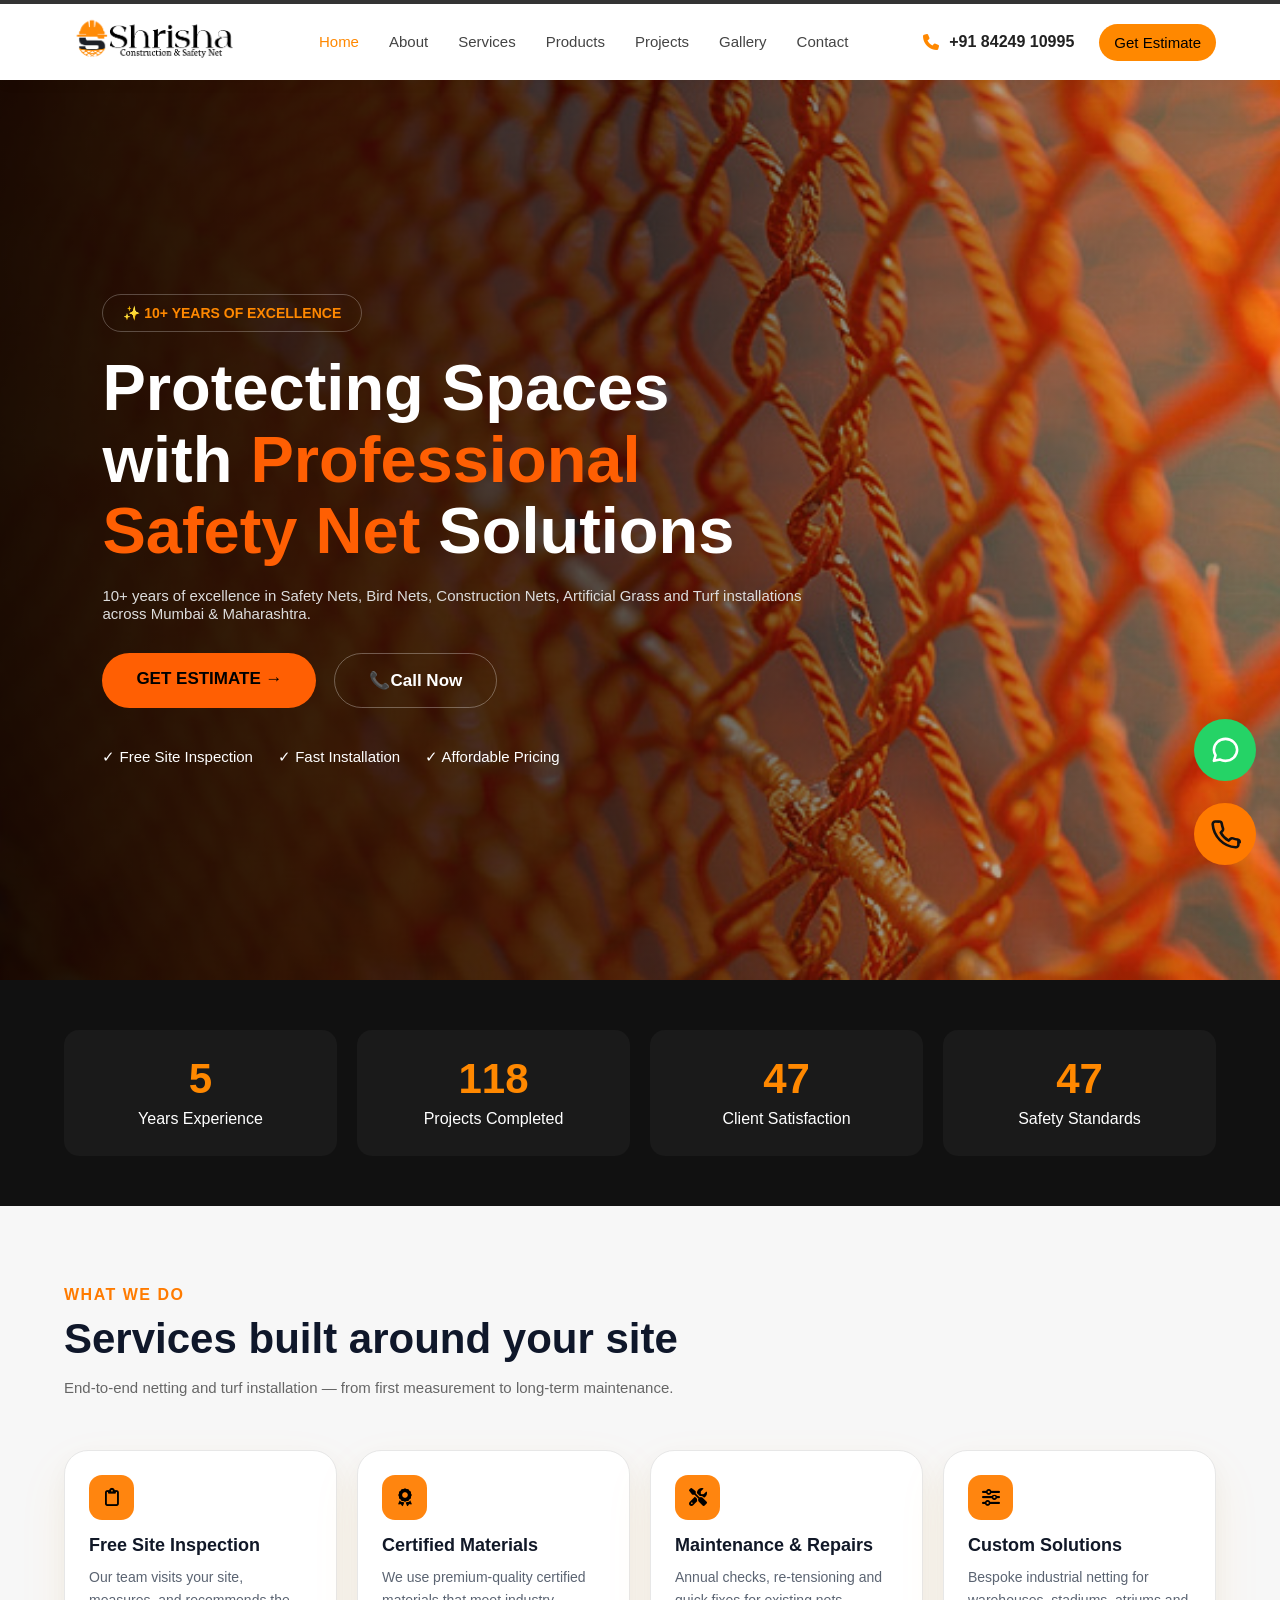
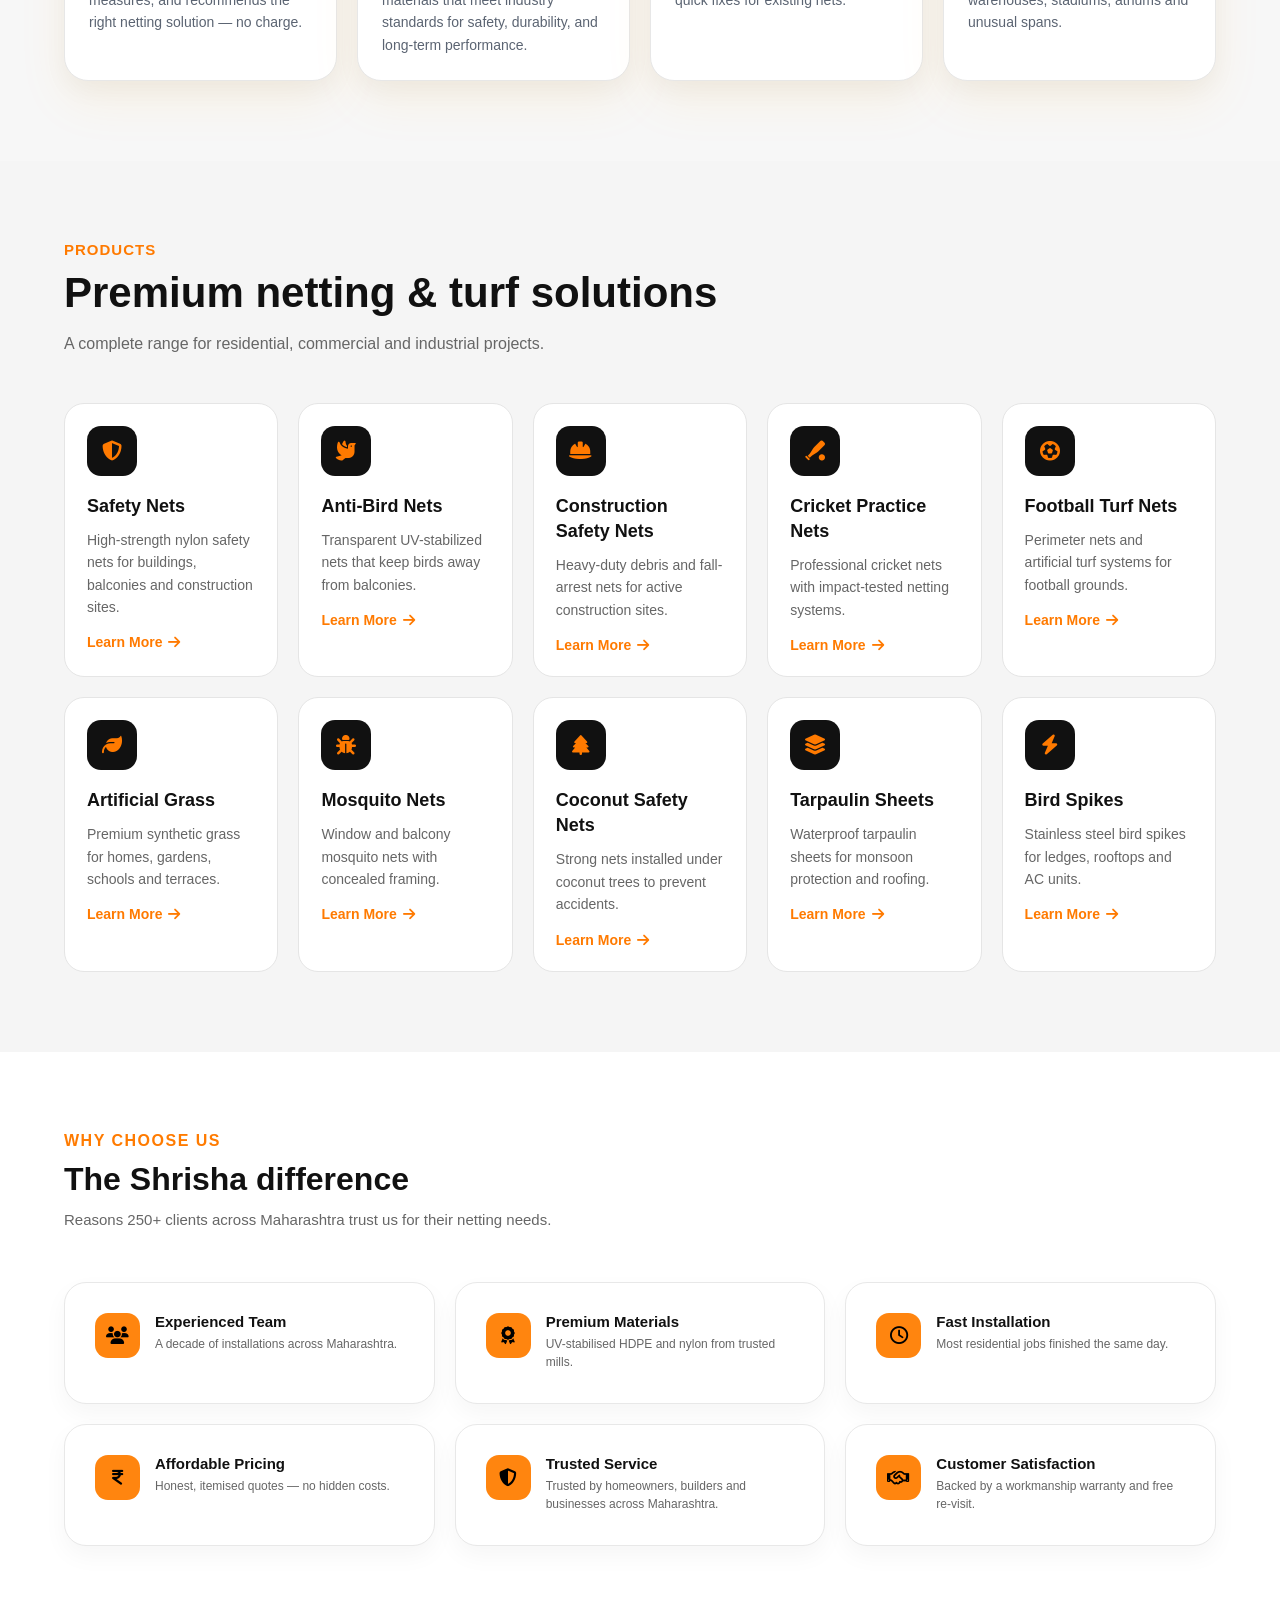
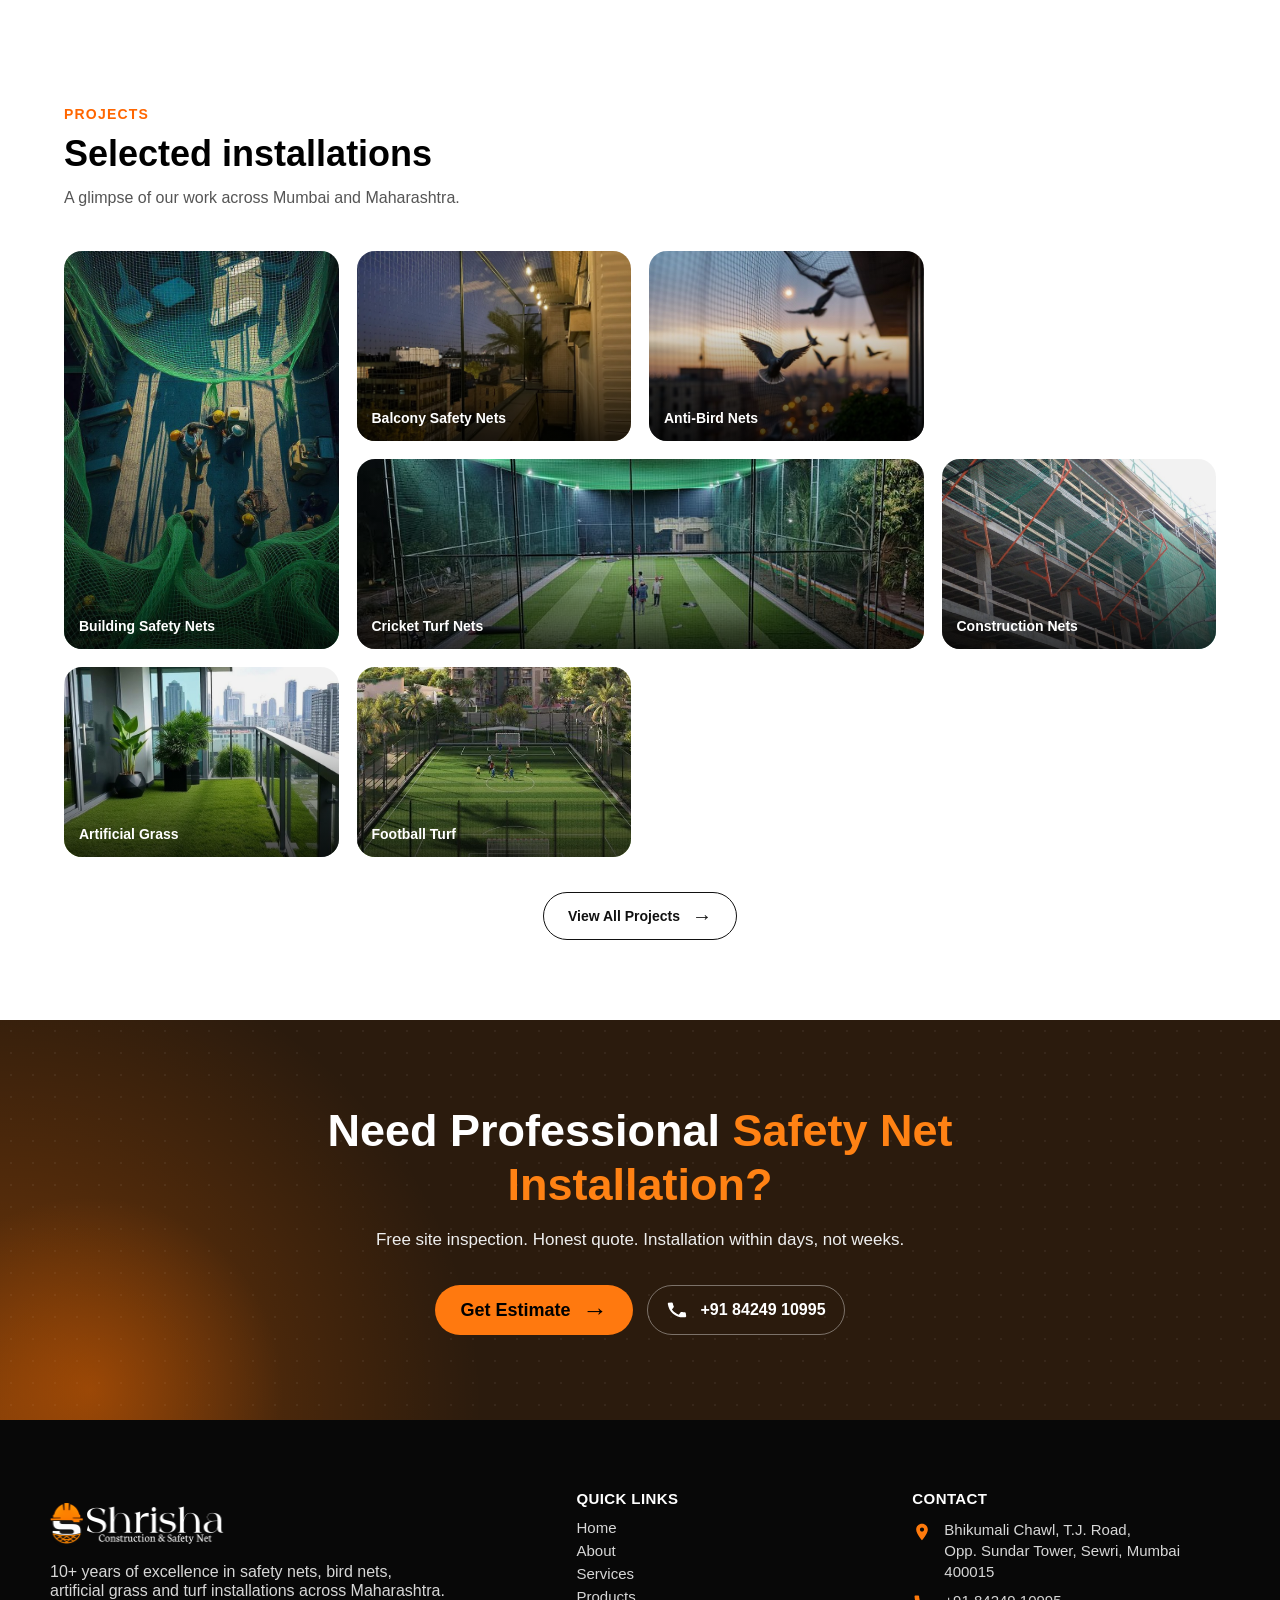
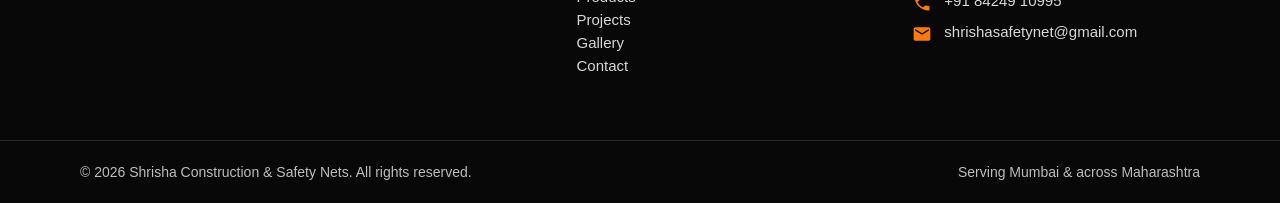
==== commit 31e366ed: "Updated estimate button and CSS" ====
--- a/index.html
+++ b/index.html
@@ -44,7 +44,7 @@
         </div>
 
         <a href="estimate.html" class="quote-btn">
-            Get Estimate 
+            Get Estimate
         </a>
 
         <div class="menu-btn" id="menu-btn">
@@ -83,7 +83,7 @@
 
         <div class="hero-buttons">
 
-            <a href="contact.html" class="btn-primary">
+            <a href="estimate.html" class="btn-primary">
                 GET ESTIMATE →
             </a>
 
--- a/style.css
+++ b/style.css
@@ -22,6 +22,7 @@
     align-items:center;
     justify-content:space-between;
     padding:0 5%;
+    margin: 0;
     border-top:4px solid #333;
     box-shadow:0 2px 15px rgba(0,0,0,.05);
     position:sticky;
@@ -36,7 +37,10 @@
 }
 
 /* Navigation */
-
+.navbar{
+    margin-top:0;
+    padding-top:0;
+}
 .navbar ul{
     display:flex;
     list-style:none;
